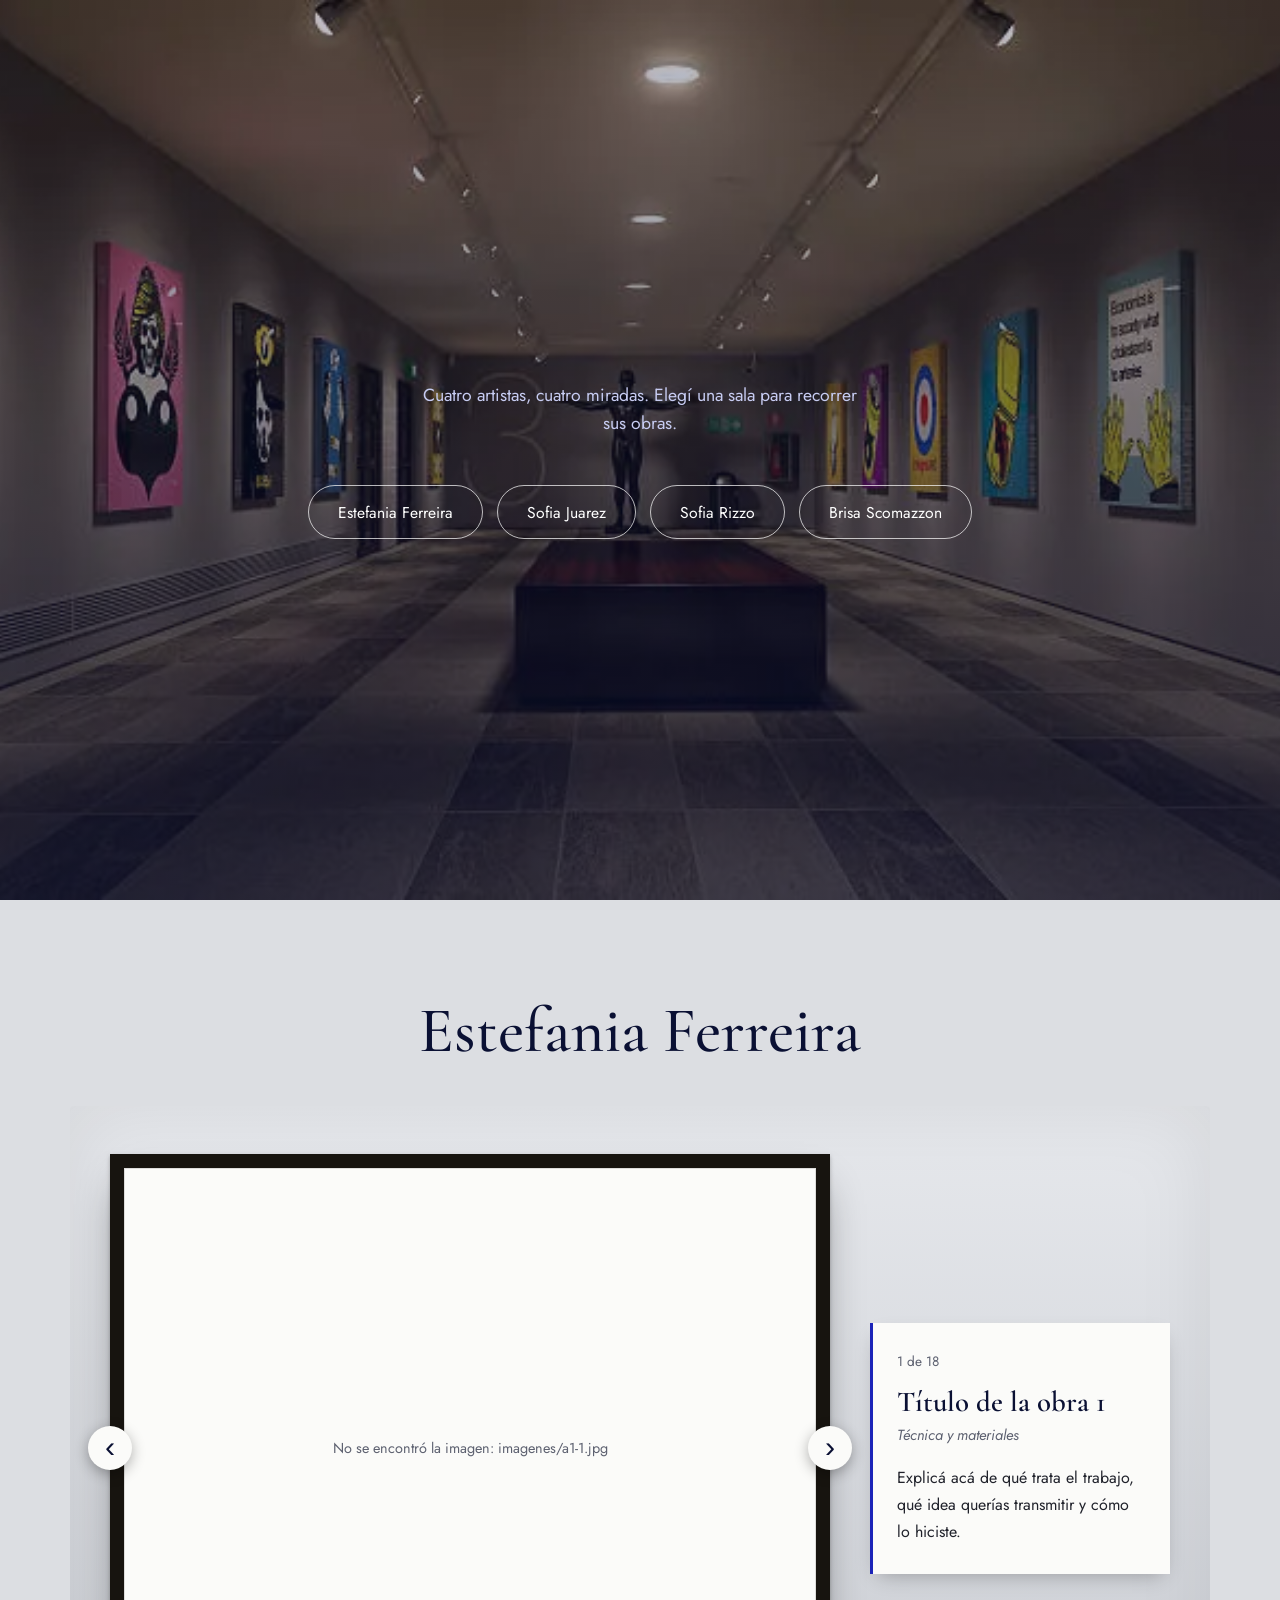
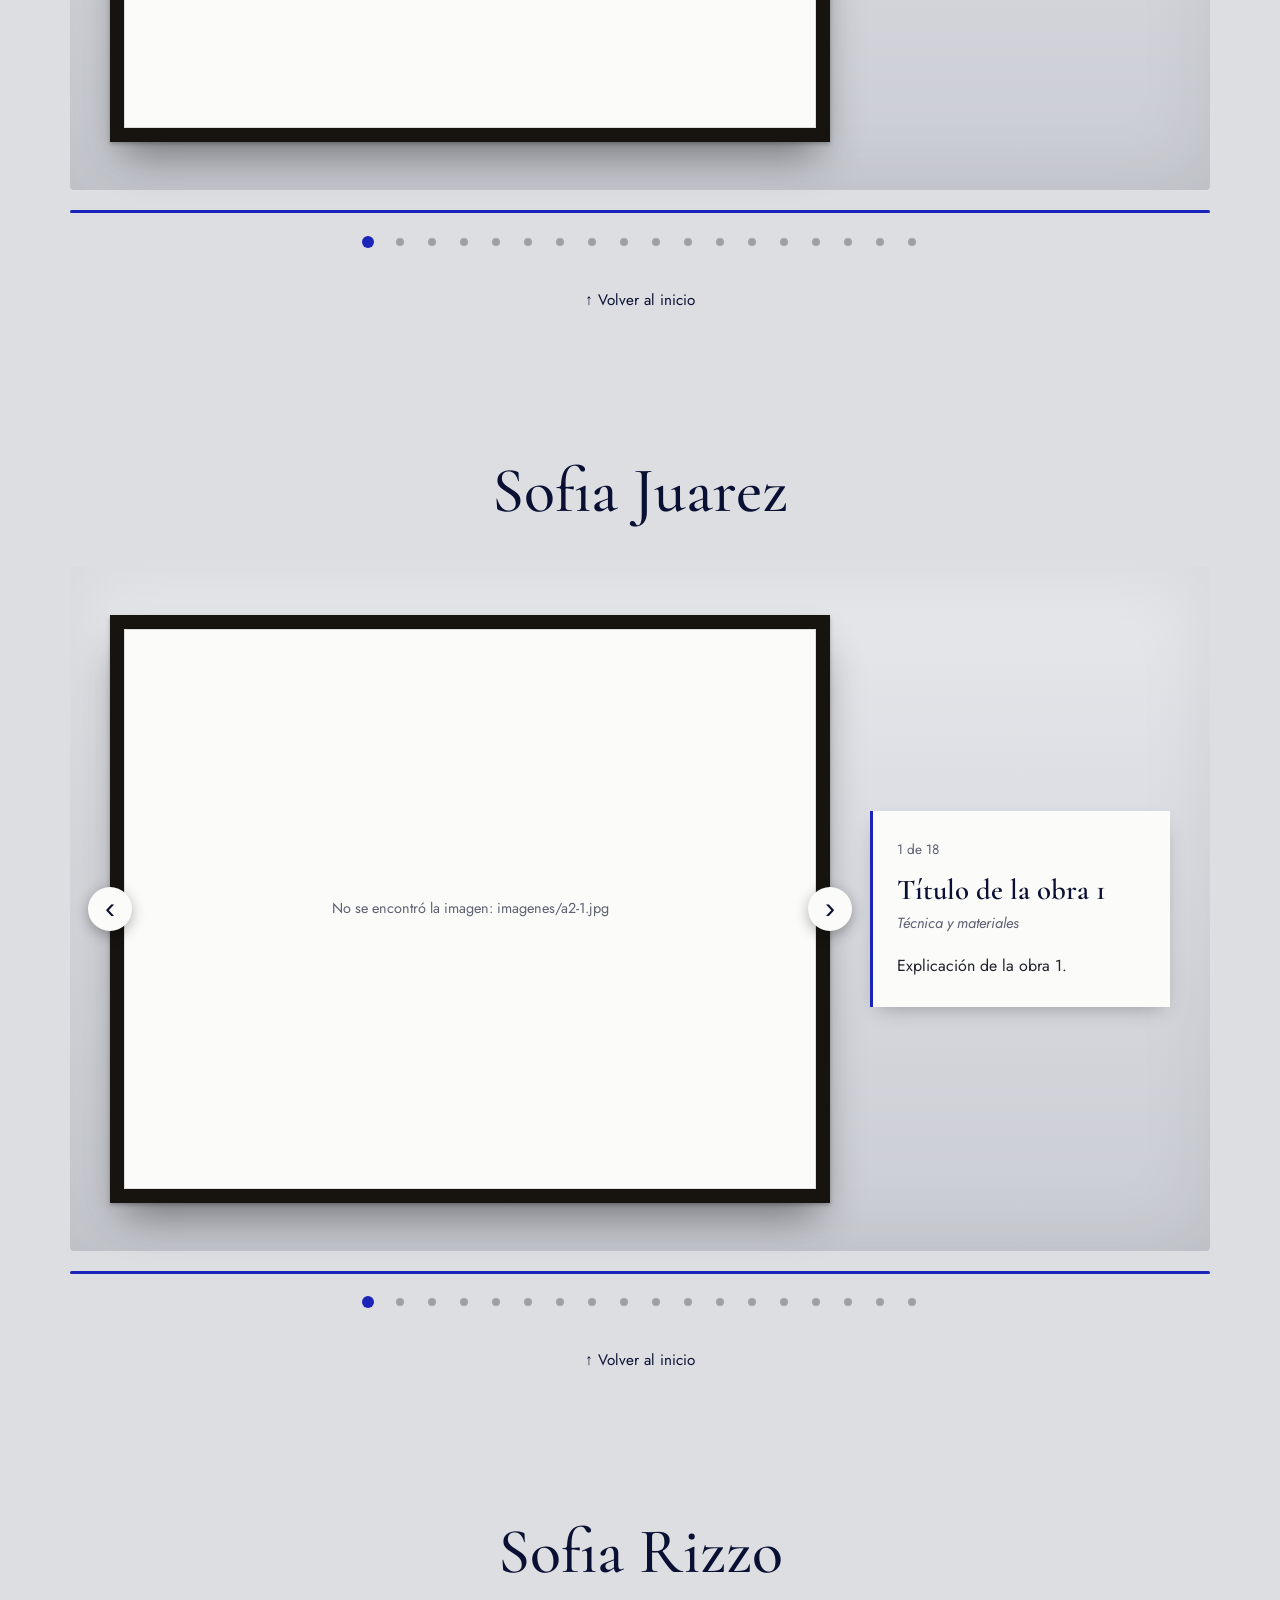
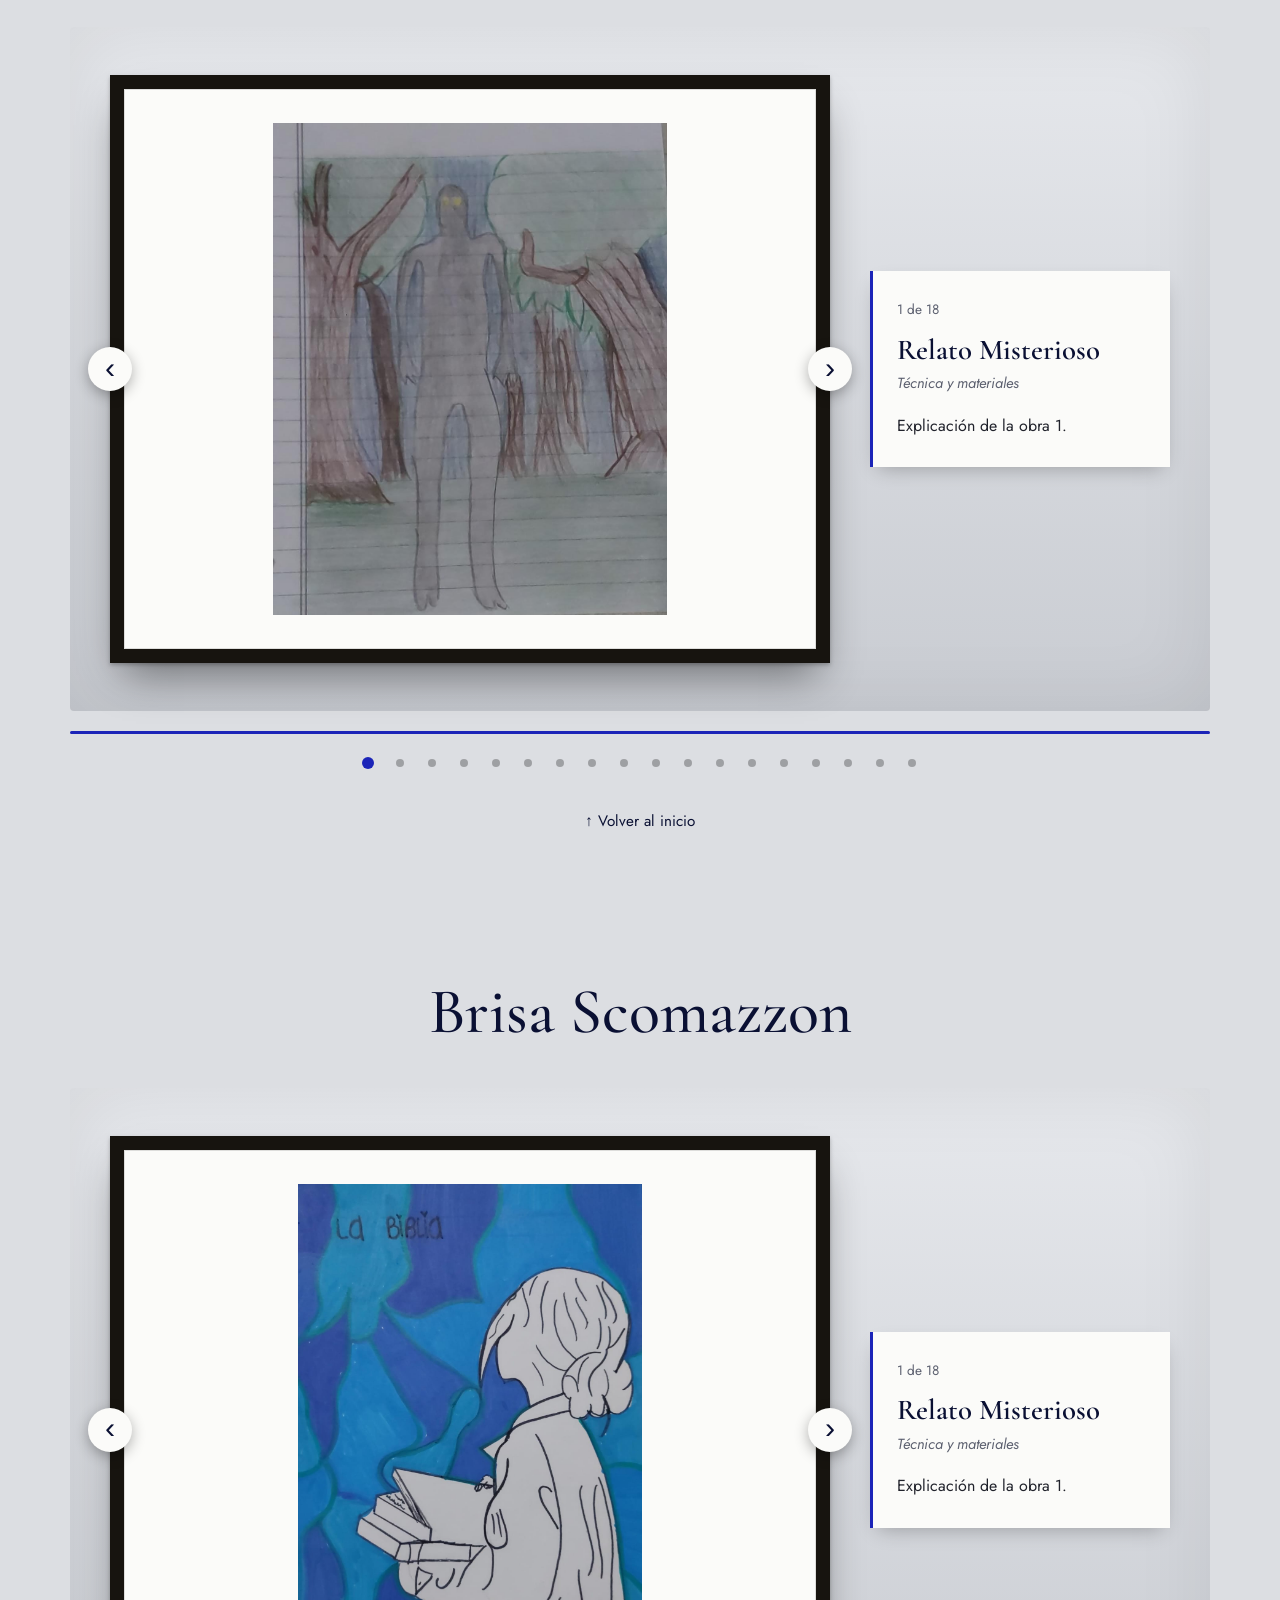
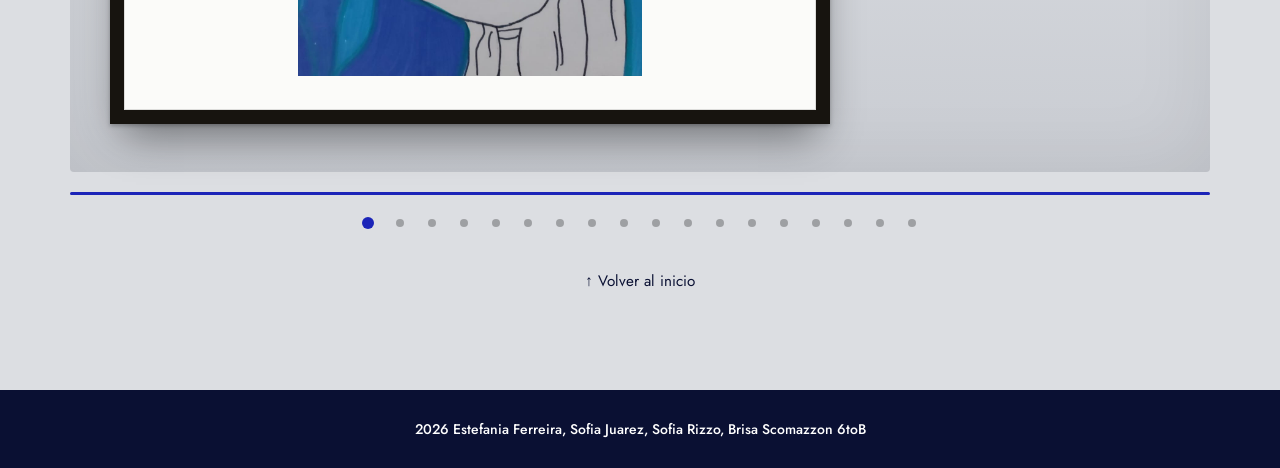
==== index.html @ a3c4388f "hj" ====
<!DOCTYPE html>
<html lang="es">
<head>
  <meta charset="UTF-8">
  <meta name="viewport" content="width=device-width, initial-scale=1.0">
  <title>MUSA-Galería de Arte</title>
  <link rel="preconnect" href="https://fonts.googleapis.com">
  <link rel="preconnect" href="https://fonts.gstatic.com" crossorigin>
  <link rel="stylesheet" href="https://fonts.googleapis.com/css2?family=Cormorant+Garamond:ital,wght@0,500;0,600;1,500&family=Jost:wght@400;500&display=swap">
  <link rel="stylesheet" href="css/style.css">
  <link rel="icon" type="image/png" href="favicon-16x16.png">
</head>
<body>

  <header class="botones" id="inicio">
    <h1 class="sr-only">Galería de Arte</h1>
    <p>Cuatro artistas, cuatro miradas. Elegí una sala para recorrer sus obras.</p>
    <nav class="botones-artistas" aria-label="Artistas">
      <a class="boton" href="#estefaniaferreira">Estefania Ferreira</a>
      <a class="boton" href="#sofiajuarez">Sofia Juarez</a>
      <a class="boton" href="#sofiarizzo">Sofia Rizzo</a>
      <a class="boton" href="#brisascomazzon">Brisa Scomazzon</a>
    </nav>
  </header>

  <main>
    <section class="artista" id="estefaniaferreira">
      <h2>Estefania Ferreira</h2>
      <div class="galeria" data-artista="estefaniaferreira"></div>
      <a class="volver" href="#inicio">&uarr; Volver al inicio</a>
    </section>

    <section class="artista" id="sofiajuarez">
      <h2>Sofia Juarez</h2>
      <div class="galeria" data-artista="sofiajuarez"></div>
      <a class="volver" href="#inicio">&uarr; Volver al inicio</a>
    </section>

    <section class="artista" id="sofiarizzo">
      <h2>Sofia Rizzo</h2>
      <div class="galeria" data-artista="sofiarizzo"></div>
      <a class="volver" href="#inicio">&uarr; Volver al inicio</a>
    </section>

    <section class="artista" id="brisascomazzon">
      <h2>Brisa Scomazzon</h2>
      <div class="galeria" data-artista="brisascomazzon"></div>
      <a class="volver" href="#inicio">&uarr; Volver al inicio</a>
    </section>
  </main>

  <footer class="pie">
    <div class="pie-contenido">
      <strong>2026 Estefania Ferreira, Sofia Juarez, Sofia Rizzo, Brisa Scomazzon 6toB</strong>
    </div>
  </footer>

  <script>
/* ============================================================
   AQUÍ SE EDITAN LOS TEXTOS DE CADA OBRA.
   Cada artista tiene una lista "obras": una por imagen, en orden.
   Cada obra lleva: titulo, tecnica (opcional) y texto (la explicación).
   Si falta una obra, se muestra un texto de relleno.
   "omitir" sirve para saltear números de imagen que no existen.
   Los textos van en el orden en que se ven en el carrusel.
   ============================================================ */
const ARTISTAS = {
  estefaniaferreira: {
    cantidad: 18,
    ruta: n => `imagenes/a1-${n}.jpg`,
    obras: [
      { titulo: "Título de la obra 1", tecnica: "Técnica y materiales", texto: "Explicá acá de qué trata el trabajo, qué idea querías transmitir y cómo lo hiciste." },
      { titulo: "Título de la obra 2", tecnica: "Técnica y materiales", texto: "Explicación de la obra 2." }
      // ...seguí agregando hasta la 18
    ]
  },
  sofiajuarez: {
    cantidad: 18,
    ruta: n => `imagenes/a2-${n}.jpg`,
    obras: [
      { titulo: "Título de la obra 1", tecnica: "Técnica y materiales", texto: "Explicación de la obra 1." }
    ]
  },
  sofiarizzo: {
    cantidad: 18,
    ruta: n => `img/tp${n}sofiarizzo.jpeg`,   // ← antes apuntaba a a2: renombrá tus fotos a a3-1.jpg, a3-2.jpg...
    obras: [
    { titulo: "Relato Misterioso", tecnica: "Técnica y materiales", texto: "Explicación de la obra 1." },
    { titulo: "Espacio Plastico y Conceptual", tecnica: "Técnica y materiales", texto: "Explicación de la obra 2." },
    { titulo: "El Formato y El Soporte", tecnica: "Técnica y materiales", texto: "Explicación de la obra 3." },
    { titulo: "Tipo de Encuadre", tecnica: "Técnica y materiales", texto: "Explicación de la obra 4." },
    { titulo: "Puntos de Vista", tecnica: "Técnica y materiales", texto: "Explicación de la obra 5." },
    { titulo: "Soportes", tecnica: "Técnica y materiales", texto: "Explicación de la obra 6." },
    { titulo: "Desarrollo de Colores", tecnica: "Técnica y materiales", texto: "Explicación de la obra 7." },
    { titulo: "Gamas Cromaticas", tecnica: "Técnica y materiales", texto: "Explicación de la obra 8." },
    { titulo: "Colores Complementarios", tecnica: "Técnica y materiales", texto: "Explicación de la obra 9." },
    { titulo: "Complementarios Adyacentes", tecnica: "Técnica y materiales", texto: "Explicación de la obra 10." },
    { titulo: "Gamas mas Acromaticas", tecnica: "Técnica y materiales", texto: "Explicación de la obra 11." },
    { titulo: "Monocromia", tecnica: "Técnica y materiales", texto: "Explicación de la obra 12." },
    { titulo: "Acromaticos y Valores", tecnica: "Técnica y materiales", texto: "Replica de la obra \"Riachuelo\" del pintor argentino Benito Quinquela Martin." },
    { titulo: "Indicadores de Espacios", tecnica: "Técnica y materiales", texto: "Con los elementos pedidos, creamos una obra donde se refleja la percepción del espacio." },
    { titulo: "Vanguardias", tecnica: "Técnica y materiales", texto: "Vanguardias, replicamos obra del artista elegido, en este caso Salvador Dali." },
    { titulo: "Color y Valor", tecnica: "Técnica y materiales", texto: "Representamos como creemos que sera el futuro." },
    { titulo: "Pop Art", tecnica: "Técnica y materiales", texto: "Recreamos la famosa pintura de Andy Warhol sobre Marilyn Monroe." },
    { titulo: "Imagen y Contexto", tecnica: "Técnica y materiales", texto: "Representacion de la historia \"el mounstro en mi cuarto\" de Miguel Angel Lopez." }

    ]
  },
  brisascomazzon: {
    cantidad: 18,                      // no existe tp13brisas.jpeg, se salta
    ruta: n => `img/tp${n}brisas.jpeg`,
    obras: [
    { titulo: "Relato Misterioso", tecnica: "Técnica y materiales", texto: "Explicación de la obra 1." },
    { titulo: "Espacio Plastico y Conceptual", tecnica: "Técnica y materiales", texto: "Explicación de la obra 2." },
    { titulo: "El Formato y El Soporte", tecnica: "Técnica y materiales", texto: "Explicación de la obra 3." },
    { titulo: "Tipo de Encuadre", tecnica: "Técnica y materiales", texto: "Explicación de la obra 4." },
    { titulo: "Puntos de Vista", tecnica: "Técnica y materiales", texto: "Explicación de la obra 5." },
    { titulo: "Soportes", tecnica: "Técnica y materiales", texto: "Explicación de la obra 6." },
    { titulo: "Desarrollo de Colores", tecnica: "Técnica y materiales", texto: "Explicación de la obra 7." },
    { titulo: "Gamas Cromaticas", tecnica: "Técnica y materiales", texto: "Explicación de la obra 8." },
    { titulo: "Colores Complementarios", tecnica: "Técnica y materiales", texto: "Explicación de la obra 9." },
    { titulo: "Complementarios Adyacentes", tecnica: "Técnica y materiales", texto: "Explicación de la obra 10." },
    { titulo: "Gamas mas Acromaticas", tecnica: "Técnica y materiales", texto: "Explicación de la obra 11." },
    { titulo: "Monocromia", tecnica: "Técnica y materiales", texto: "Explicación de la obra 12." },
    { titulo: "Acromaticos y Valores", tecnica: "Técnica y materiales", texto: "Replica de la obra \"Riachuelo\" del pintor argentino Benito Quinquela Martin." },
    { titulo: "Indicadores de Espacios", tecnica: "Técnica y materiales", texto: "Con los elementos pedidos, creamos una obra donde se refleja la percepción del espacio." },
    { titulo: "Vanguardias", tecnica: "Técnica y materiales", texto: "Vanguardias, replicamos obra del artista elegido." },
    { titulo: "Color y Valor", tecnica: "Técnica y materiales", texto: "Representamos como creemos que sera el futuro." },
    { titulo: "Pop Art", tecnica: "Técnica y materiales", texto: "Recreamos la famosa pintura de Andy Warhol sobre Marilyn Monroe." },
    { titulo: "Imagen y Contexto", tecnica: "Técnica y materiales", texto: "Representacion de la historia \"el mounstro en mi cuarto\" de Miguel Angel Lopez." }
    ]
  }
};

const TIEMPO_AUTOMATICO = 6000; // milisegundos entre una obra y la siguiente

</script>

  <script>
(function () {
  const reduceMotion = window.matchMedia('(prefers-reduced-motion: reduce)').matches;

  document.querySelectorAll('.galeria').forEach(el => {
    const datos = ARTISTAS[el.dataset.artista];
    if (!datos) return;

    const numeros = Array.from({ length: datos.cantidad }, (_, i) => i + 1)
      .filter(n => !(datos.omitir || []).includes(n));
    const obras = numeros.map((n, i) => {
      const o = datos.obras[i] || {};
      return {
        src: datos.ruta(n),
        titulo: o.titulo || `Obra ${i + 1}`,
        tecnica: o.tecnica || '',
        texto: o.texto || 'Pronto vas a poder leer acá la explicación de este trabajo.'
      };
    });

    el.innerHTML = `
      <div class="escena" tabindex="0" aria-roledescription="carrusel" aria-label="Obras de ${el.closest('section').querySelector('h2').textContent}">
        <div class="vitrina">
          <button class="flecha prev" type="button" aria-label="Obra anterior">&#8249;</button>
          <figure class="marco"><div class="paspartu"><img alt=""><p class="falta"></p></div></figure>
          <button class="flecha next" type="button" aria-label="Obra siguiente">&#8250;</button>
        </div>
        <aside class="cartel" aria-live="polite">
          <p class="cartel-n"></p>
          <h3 class="cartel-titulo"></h3>
          <p class="cartel-tecnica"></p>
          <p class="cartel-texto"></p>
        </aside>
      </div>
      <div class="barra"><span></span></div>
      <div class="puntos" role="tablist"></div>`;

    const escena = el.querySelector('.escena');
    const img = el.querySelector('.marco img');
    const marco = el.querySelector('.marco');
    const cartel = el.querySelector('.cartel');
    const barra = el.querySelector('.barra span');
    const puntos = el.querySelector('.puntos');
    const paspartu = el.querySelector('.paspartu');

    // si una imagen no carga, prueba otras carpetas y extensiones comunes
    function candidatos(src) {
      const i = src.lastIndexOf('/');
      const archivo = src.slice(i + 1);
      const nombre = archivo.replace(/\.[^.]+$/, '');
      const ext = archivo.split('.').pop();
      const out = [];
      [src.slice(0, i + 1), 'img/', 'imagenes/', 'images/', ''].forEach(f =>
        [ext, 'jpg', 'jpeg', 'png', 'webp'].forEach(e => {
          const c = f + nombre + '.' + e;
          if (!out.includes(c)) out.push(c);
        }));
      return out;
    }
    function cargar(o) {
      const lista = candidatos(o.src);
      let k = 0;
      paspartu.classList.remove('sin-imagen');
      img.onload = () => paspartu.classList.remove('sin-imagen');
      img.onerror = () => {
        k++;
        if (k < lista.length) img.src = lista[k];
        else {
          paspartu.querySelector('.falta').textContent = 'No se encontró la imagen: ' + o.src;
          paspartu.classList.add('sin-imagen');
        }
      };
      img.src = lista[0];
    }
    let actual = 0, timer = null, pausado = false, visible = false;

    obras.forEach((_, i) => {
      const b = document.createElement('button');
      b.type = 'button';
      b.setAttribute('aria-label', `Ir a la obra ${i + 1}`);
      b.addEventListener('click', () => { ir(i); reiniciar(); });
      puntos.appendChild(b);
    });

    function ir(i) {
      actual = (i + obras.length) % obras.length;
      const o = obras[actual];
      marco.classList.add('cambiando');
      cartel.classList.add('cambiando');
      setTimeout(() => {
        cargar(o);
        img.alt = `${o.titulo}`;
        cartel.querySelector('.cartel-n').textContent = `${actual + 1} de ${obras.length}`;
        cartel.querySelector('.cartel-titulo').textContent = o.titulo;
        cartel.querySelector('.cartel-tecnica').textContent = o.tecnica;
        cartel.querySelector('.cartel-texto').textContent = o.texto;
        marco.classList.remove('cambiando');
        cartel.classList.remove('cambiando');
      }, 220);
      [...puntos.children].forEach((p, k) => p.classList.toggle('activo', k === actual));
      // precarga la siguiente
      new Image().src = obras[(actual + 1) % obras.length].src;
    }

    function arrancarBarra() {
      barra.style.animation = 'none';
      void barra.offsetWidth;
      if (!reduceMotion) barra.style.animation = `llenar ${TIEMPO_AUTOMATICO}ms linear forwards`;
    }
    function reiniciar() {
      clearTimeout(timer);
      arrancarBarra();
      if (reduceMotion || pausado || !visible) { barra.style.animationPlayState = 'paused'; return; }
      barra.style.animationPlayState = 'running';
      timer = setTimeout(() => { ir(actual + 1); reiniciar(); }, TIEMPO_AUTOMATICO);
    }
    function pausar(v) {
      pausado = v;
      if (v) { clearTimeout(timer); barra.style.animationPlayState = 'paused'; }
      else reiniciar();
    }

    el.querySelector('.prev').addEventListener('click', () => { ir(actual - 1); reiniciar(); });
    el.querySelector('.next').addEventListener('click', () => { ir(actual + 1); reiniciar(); });
    escena.addEventListener('keydown', e => {
      if (e.key === 'ArrowLeft') { ir(actual - 1); reiniciar(); }
      if (e.key === 'ArrowRight') { ir(actual + 1); reiniciar(); }
    });
    escena.addEventListener('mouseenter', () => pausar(true));
    escena.addEventListener('mouseleave', () => pausar(false));
    escena.addEventListener('focusin', () => pausar(true));
    escena.addEventListener('focusout', () => pausar(false));

    // deslizar con el dedo en el celular
    let x0 = null;
    escena.addEventListener('touchstart', e => { x0 = e.touches[0].clientX; }, { passive: true });
    escena.addEventListener('touchend', e => {
      if (x0 === null) return;
      const dx = e.changedTouches[0].clientX - x0;
      if (Math.abs(dx) > 40) { ir(actual + (dx < 0 ? 1 : -1)); reiniciar(); }
      x0 = null;
    });

    // solo avanza solo cuando la sala está a la vista
    new IntersectionObserver(([en]) => {
      visible = en.isIntersecting;
      reiniciar();
    }, { threshold: 0.4 }).observe(el);

    ir(0);
  });
})();

</script>
</body>
</html>
---- css/style.css ----
:root {
  --tinta: #0a1033;
  --azul: #1b24b8;
  --pared: #dcdee2;
  --pared-oscura: #c9ccd2;
  --papel: #fbfbf9;
  --texto: #20222b;
  --suave: #5d6170;
  --marco: #17140f;
  --display: "Cormorant Garamond", Georgia, "Times New Roman", serif;
  --cuerpo: "Jost", "Helvetica Neue", Arial, sans-serif;
}

* { box-sizing: border-box; margin: 0; padding: 0; }
html { scroll-behavior: smooth; }

body {
  font-family: var(--cuerpo);
  background: var(--pared);
  color: var(--texto);
  line-height: 1.6;
}

/* ---------- Portada ---------- */
.botones {
  min-height: 100vh;
  display: flex;
  flex-direction: column;
  align-items: center;
  justify-content: center;
  text-align: center;
  padding: 3rem 1.25rem;
  color: #fff;
  background:
    linear-gradient(rgba(10, 16, 51, .25), rgba(10, 16, 51, .7)),
    url("../img/galeria.webp") center / cover no-repeat,
    linear-gradient(160deg, #15008a, var(--tinta) 75%);
}
.sr-only { position: absolute; width: 1px; height: 1px; overflow: hidden; clip: rect(0 0 0 0); white-space: nowrap; }
.botones h1 {
  font-family: var(--display);
  font-weight: 500;
  font-size: clamp(3rem, 10vw, 7rem);
  line-height: 1;
  letter-spacing: .01em;
}
.botones p {
  margin: 1.25rem 0 3rem;
  font-size: 1.1rem;
  max-width: 460px;
  color: #c7ccf2;
}
.botones-artistas { display: flex; flex-wrap: wrap; gap: .9rem; justify-content: center; max-width: 760px; }
.boton {
  padding: .85rem 1.8rem;
  border: 1px solid rgba(255, 255, 255, .7);
  border-radius: 50px;
  color: #fff;
  text-decoration: none;
  font-size: .98rem;
  transition: background .25s, color .25s, transform .25s;
}
.boton:hover, .boton:focus-visible { background: #fff; color: var(--tinta); transform: translateY(-3px); outline: none; }

/* ---------- Salas ---------- */
.artista {
  max-width: 1180px;
  margin: 0 auto;
  padding: 6rem 1.25rem 3rem;
  text-align: center;
  scroll-margin-top: 0;
}
.artista h2 {
  font-family: var(--display);
  font-weight: 500;
  font-size: clamp(2.4rem, 6vw, 4rem);
  line-height: 1.1;
  margin-bottom: 2.5rem;
  color: var(--tinta);
}

.escena {
  position: relative;
  display: grid;
  grid-template-columns: minmax(0, 1fr) 300px;
  gap: 2.5rem;
  align-items: center;
  padding: 3rem 2.5rem;
  background: linear-gradient(180deg, #e6e8ec, var(--pared-oscura));
  border-radius: 4px;
  box-shadow: inset 0 0 80px rgba(0, 0, 0, .08);
  outline: none;
}
.escena:focus-visible { box-shadow: 0 0 0 3px var(--azul); }

/* Cuadro: marco negro + paspartú blanco */
.vitrina { grid-column: 1; grid-row: 1; position: relative; }
.marco {
  background: var(--marco);
  padding: 14px;
  box-shadow: 0 2px 4px rgba(0, 0, 0, .25), 0 24px 40px -12px rgba(0, 0, 0, .45);
  transition: opacity .22s, transform .22s;
}
.paspartu {
  background: var(--papel);
  padding: clamp(14px, 3vw, 34px);
  display: flex;
  align-items: center;
  justify-content: center;
  height: clamp(300px, 52vw, 560px);
  box-shadow: inset 0 0 0 1px rgba(0, 0, 0, .12);
}
.paspartu { position: relative; }
.paspartu .falta { display: none; font-size: .9rem; color: var(--suave); text-align: center; padding: 1rem; }
.paspartu.sin-imagen img { display: none; }
.paspartu.sin-imagen .falta { display: block; }
.paspartu img { max-width: 100%; max-height: 100%; object-fit: contain; display: block; }
.marco.cambiando { opacity: 0; transform: scale(.985); }

/* Cartel de museo */
.cartel {
  grid-column: 2;
  grid-row: 1;
  text-align: left;
  background: var(--papel);
  padding: 1.75rem 1.5rem;
  border-left: 3px solid var(--azul);
  box-shadow: 0 8px 20px -8px rgba(0, 0, 0, .3);
  transition: opacity .22s, transform .22s;
}
.cartel.cambiando { opacity: 0; transform: translateY(6px); }
.cartel-n { font-size: .85rem; color: var(--suave); margin-bottom: .75rem; }
.cartel-titulo { font-family: var(--display); font-weight: 600; font-size: 1.8rem; line-height: 1.15; color: var(--tinta); }
.cartel-tecnica { font-style: italic; color: var(--suave); font-size: .92rem; margin: .4rem 0 1rem; }
.cartel-tecnica:empty { display: none; }
.cartel-texto { font-size: 1rem; line-height: 1.7; max-height: 15rem; overflow-y: auto; }

/* Flechas */
.flecha {
  position: absolute;
  top: calc(50% - 22px);
  width: 44px; height: 44px;
  border: 0; border-radius: 50%;
  background: var(--papel);
  color: var(--tinta);
  font-size: 1.9rem;
  line-height: 1;
  padding-bottom: 4px;
  cursor: pointer;
  box-shadow: 0 4px 14px rgba(0, 0, 0, .3);
  transition: background .2s, color .2s, transform .2s;
  z-index: 2;
}
.flecha:hover, .flecha:focus-visible { background: var(--azul); color: #fff; outline: none; }
.flecha.prev { left: -22px; }
.flecha.next { right: -22px; }

/* Progreso y puntos */
.barra { height: 3px; background: rgba(0, 0, 0, .12); margin-top: 1.25rem; overflow: hidden; border-radius: 3px; }
.barra span { display: block; height: 100%; width: 0; background: var(--azul); }
@keyframes llenar { from { width: 0; } to { width: 100%; } }

.puntos { display: flex; flex-wrap: wrap; justify-content: center; gap: 4px; margin-top: .9rem; }
.puntos button {
  width: 28px; height: 28px; border: 0; background: none; cursor: pointer; position: relative;
}
.puntos button::after {
  content: ""; position: absolute; inset: 10px;
  border-radius: 50%; background: rgba(0, 0, 0, .28);
  transition: background .2s, inset .2s;
}
.puntos button:hover::after { background: var(--azul); }
.puntos button.activo::after { background: var(--azul); inset: 8px; }
.puntos button:focus-visible { outline: 2px solid var(--azul); border-radius: 4px; }

.volver { display: inline-block; margin-top: 2rem; color: var(--tinta); text-decoration: none; font-size: .95rem; }
.volver:hover { text-decoration: underline; }

/* ---------- Pie ---------- */
.pie { background: var(--tinta); color: #b4bdd6; padding: 28px 24px; font-size: 14px; text-align: center; margin-top: 3rem; }
.pie strong { color: #fff; font-weight: 500; }

/* ---------- Responsive ---------- */
@media (max-width: 860px) {
  .escena { grid-template-columns: 1fr; padding: 1.5rem 1rem 1.5rem; gap: 1.5rem; }
  .vitrina, .cartel { grid-column: 1; }
  .cartel { grid-row: 2; }
  .flecha.prev { left: -8px; }
  .flecha.next { right: -8px; }
  .cartel-texto { max-height: none; }
}

@media (max-width: 600px) {
  .botones { padding: 2rem 1rem; }
  .botones p { font-size: 1rem; margin-bottom: 2rem; }
  .botones-artistas { flex-direction: column; width: 100%; max-width: 320px; }
  .boton { width: 100%; text-align: center; }
  .artista { padding: 3.5rem .9rem 2rem; }
  .artista h2 { margin-bottom: 1.5rem; }
  .marco { padding: 8px; }
  .paspartu { height: clamp(240px, 70vw, 380px); padding: 10px; }
  .cartel { padding: 1.25rem 1.1rem; }
  .cartel-titulo { font-size: 1.5rem; }
  .flecha { width: 38px; height: 38px; top: calc(50% - 19px); font-size: 1.6rem; }
}
@media (min-width: 861px) and (max-width: 1100px) {
  .escena { grid-template-columns: minmax(0, 1fr) 240px; gap: 1.75rem; padding: 2rem 1.5rem; }
}

@media (prefers-reduced-motion: reduce) {
  html { scroll-behavior: auto; }
  .marco, .cartel, .boton { transition: none; }
}
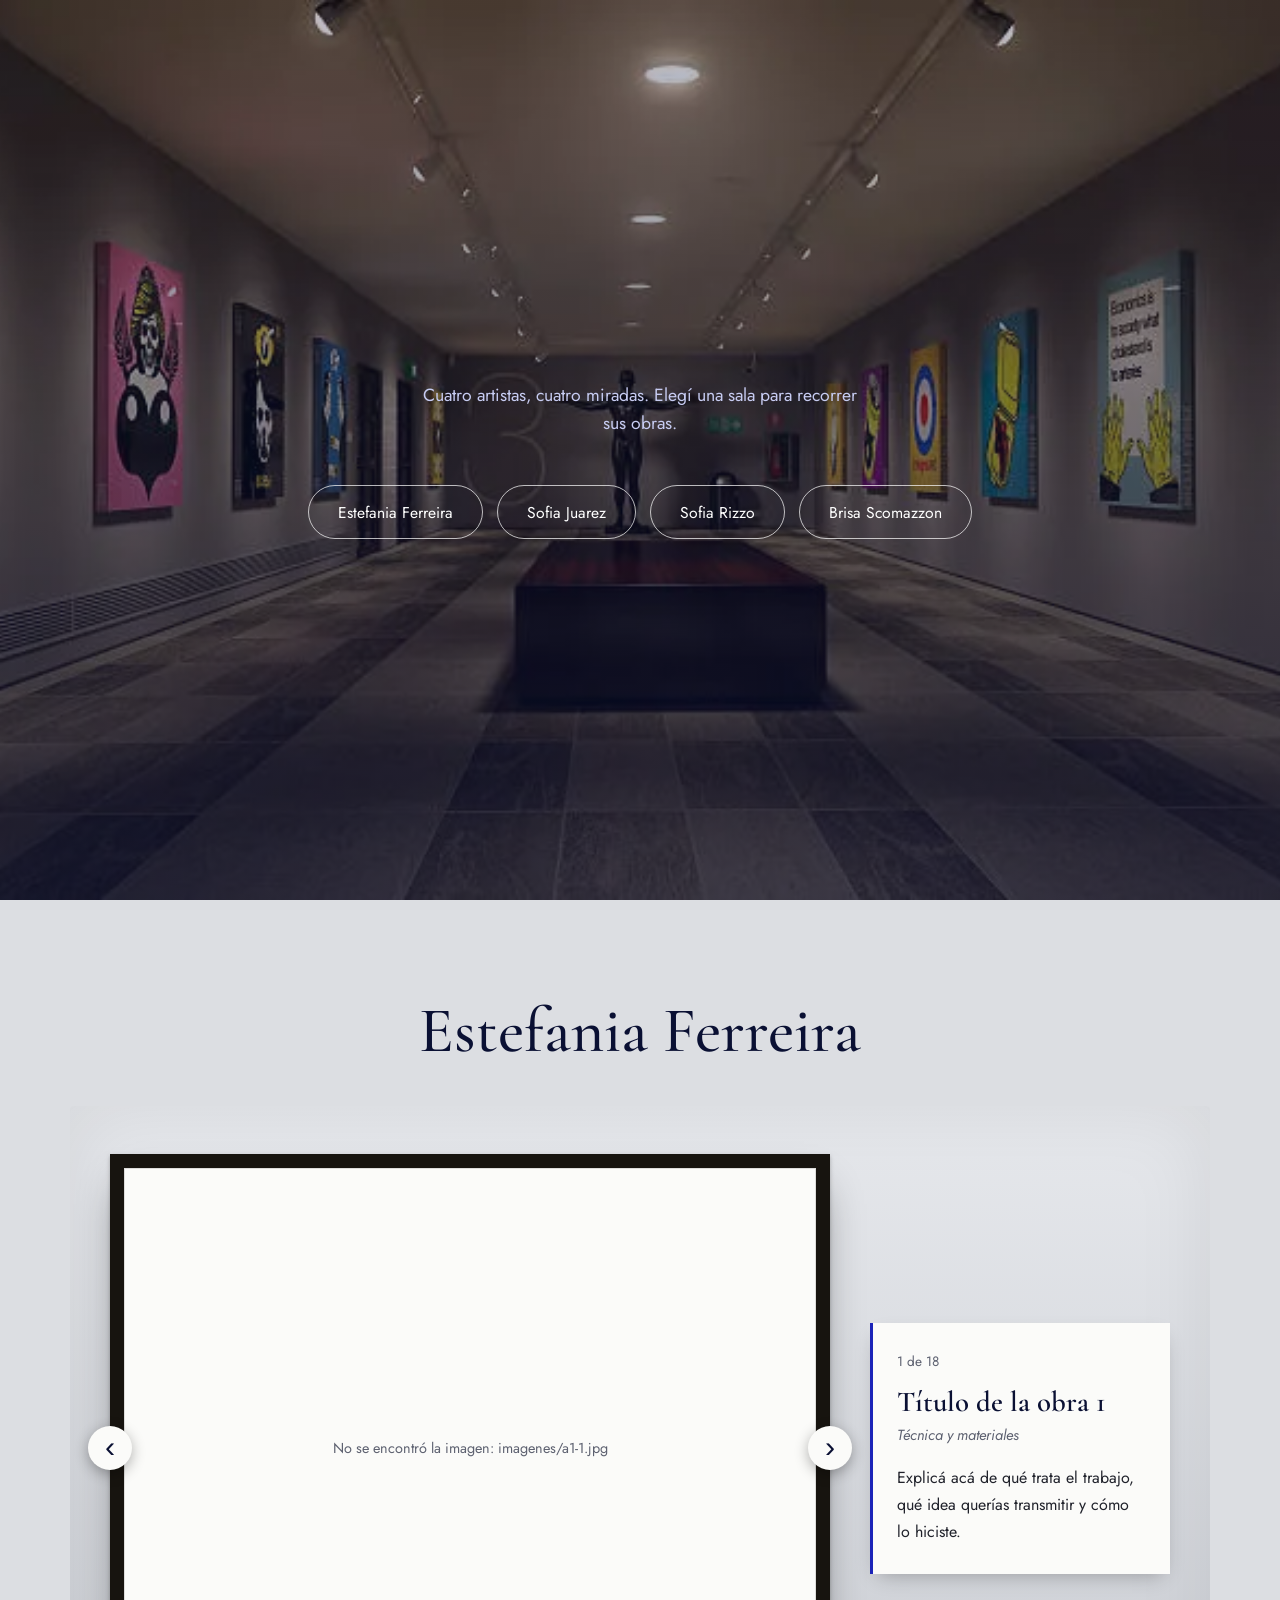
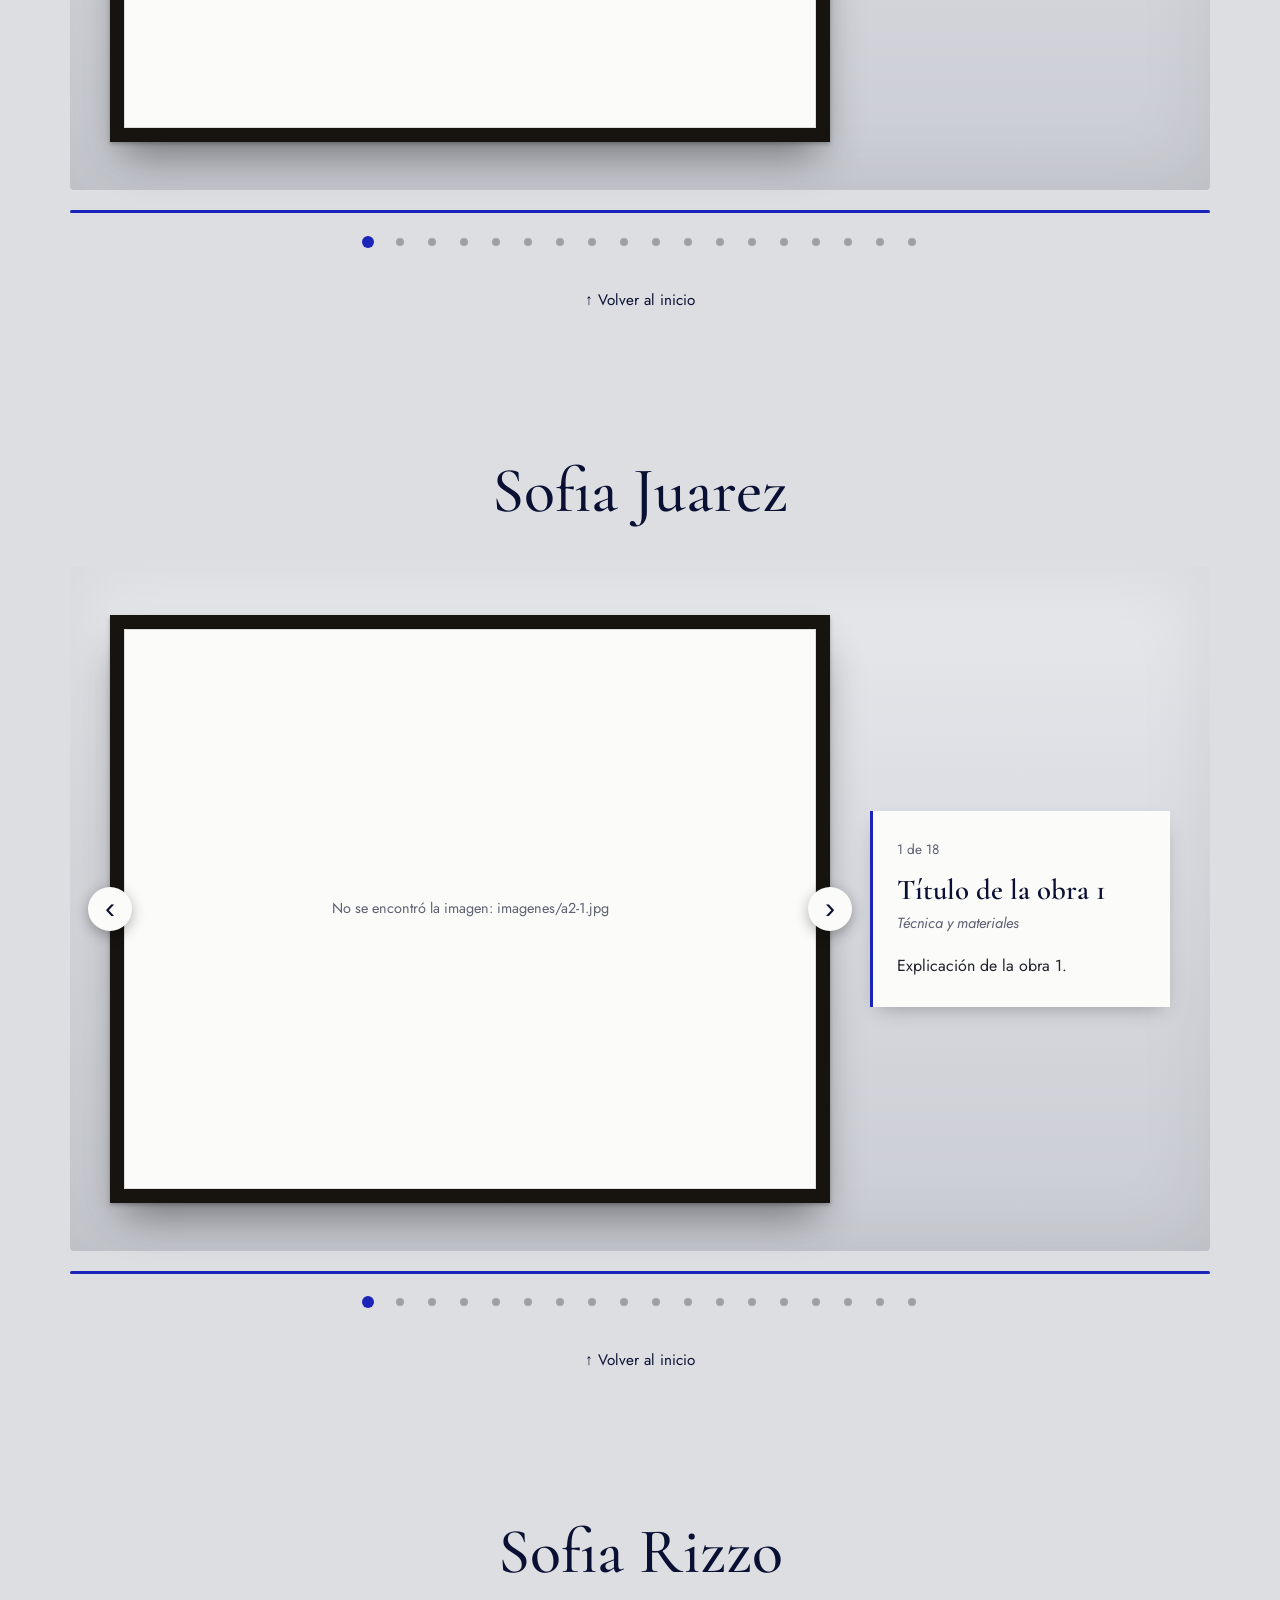
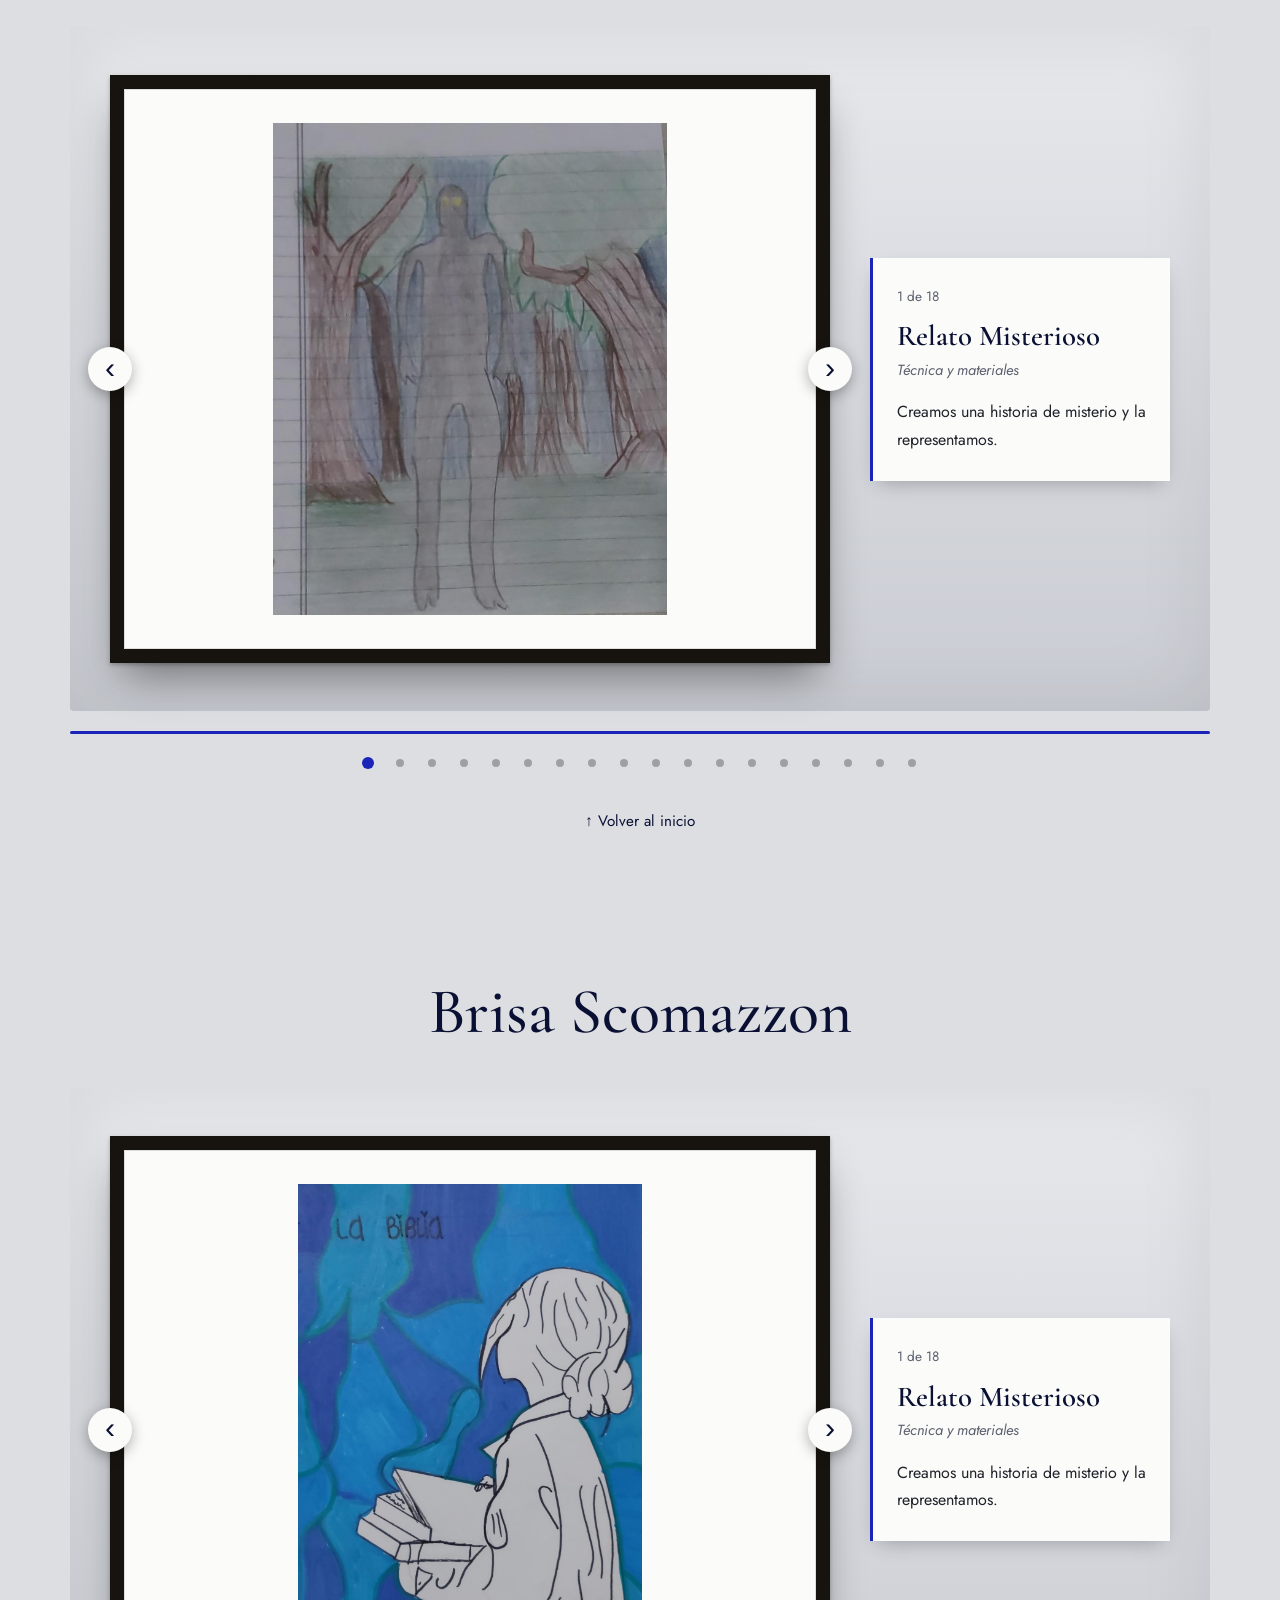
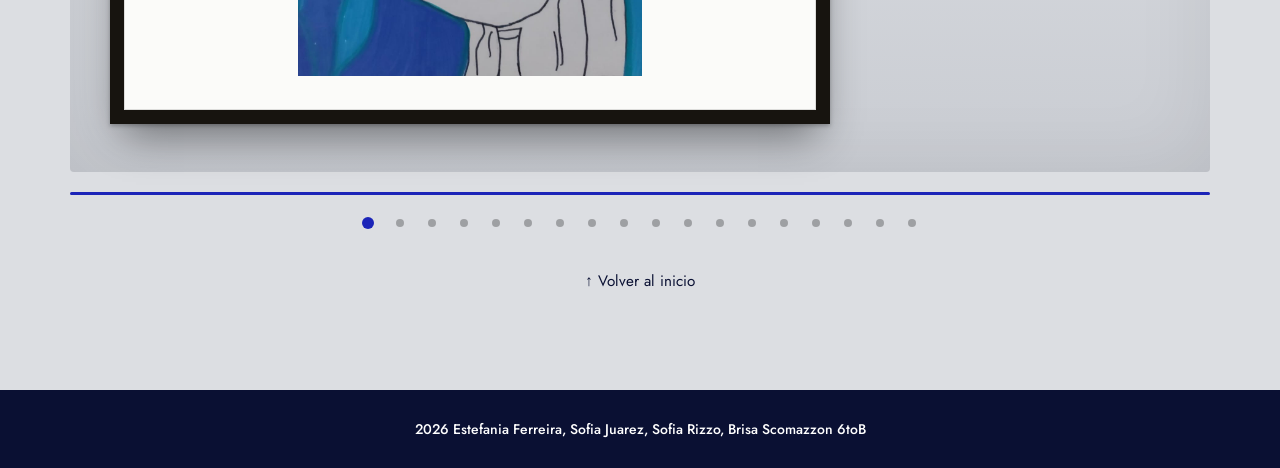
==== commit d08705d4: "titulos del ostp" ====
--- a/index.html
+++ b/index.html
@@ -85,17 +85,17 @@
     cantidad: 18,
     ruta: n => `img/tp${n}sofiarizzo.jpeg`,   // ← antes apuntaba a a2: renombrá tus fotos a a3-1.jpg, a3-2.jpg...
     obras: [
-    { titulo: "Relato Misterioso", tecnica: "Técnica y materiales", texto: "Explicación de la obra 1." },
-    { titulo: "Espacio Plastico y Conceptual", tecnica: "Técnica y materiales", texto: "Explicación de la obra 2." },
-    { titulo: "El Formato y El Soporte", tecnica: "Técnica y materiales", texto: "Explicación de la obra 3." },
-    { titulo: "Tipo de Encuadre", tecnica: "Técnica y materiales", texto: "Explicación de la obra 4." },
-    { titulo: "Puntos de Vista", tecnica: "Técnica y materiales", texto: "Explicación de la obra 5." },
-    { titulo: "Soportes", tecnica: "Técnica y materiales", texto: "Explicación de la obra 6." },
-    { titulo: "Desarrollo de Colores", tecnica: "Técnica y materiales", texto: "Explicación de la obra 7." },
-    { titulo: "Gamas Cromaticas", tecnica: "Técnica y materiales", texto: "Explicación de la obra 8." },
-    { titulo: "Colores Complementarios", tecnica: "Técnica y materiales", texto: "Explicación de la obra 9." },
-    { titulo: "Complementarios Adyacentes", tecnica: "Técnica y materiales", texto: "Explicación de la obra 10." },
-    { titulo: "Gamas mas Acromaticas", tecnica: "Técnica y materiales", texto: "Explicación de la obra 11." },
+    { titulo: "Relato Misterioso", tecnica: "Técnica y materiales", texto: "Creamos una historia de misterio y la representamos." },
+    { titulo: "Espacio Plastico y Conceptual", tecnica: "Técnica y materiales", texto: "Debido al 24 de Marzo \"Dia de la Memoria, Verdad y la Justicia\" creamos una obra representativa ." },
+    { titulo: "El Formato y El Soporte", tecnica: "Técnica y materiales", texto: "Recordamos mediante esta obra a los Soldados de las Malvinas." },
+    { titulo: "Tipo de Encuadre", tecnica: "Técnica y materiales", texto: "Creamos una obra para concientizar sobre la importancia del reciclado." },
+    { titulo: "Puntos de Vista", tecnica: "Técnica y materiales", texto: "Creamos un edificio con perspectiva, donde lo decoramos a nuestro gusto." },
+    { titulo: "Soportes", tecnica: "Técnica y materiales", texto: "Creamos una idea sobre como nos gustaria crear una pagina web de arte." },
+    { titulo: "Desarrollo de Colores", tecnica: "Técnica y materiales", texto: "Creamos una Huella Digital con gamas, dentro escribimos un verso de una cancion elegida, en este caso \"Under Pressure\"de Queen y David Bowie." },
+    { titulo: "Gamas Cromaticas", tecnica: "Técnica y materiales", texto: "En base a la cancion elegida anteriormente la representamos con gamas cromaticas." },
+    { titulo: "Colores Complementarios", tecnica: "Técnica y materiales", texto: "Elegimos una metafora y la representamos." },
+    { titulo: "Complementarios Adyacentes", tecnica: "Técnica y materiales", texto: "Dibujo libre ." },
+    { titulo: "Gamas mas Acromaticas", tecnica: "Técnica y materiales", texto: "Recreamos la obra \"La Ciudad Knopp\" del artista argentino Luis Fernando Benedit." },
     { titulo: "Monocromia", tecnica: "Técnica y materiales", texto: "Explicación de la obra 12." },
     { titulo: "Acromaticos y Valores", tecnica: "Técnica y materiales", texto: "Replica de la obra \"Riachuelo\" del pintor argentino Benito Quinquela Martin." },
     { titulo: "Indicadores de Espacios", tecnica: "Técnica y materiales", texto: "Con los elementos pedidos, creamos una obra donde se refleja la percepción del espacio." },
@@ -110,17 +110,17 @@
     cantidad: 18,                      // no existe tp13brisas.jpeg, se salta
     ruta: n => `img/tp${n}brisas.jpeg`,
     obras: [
-    { titulo: "Relato Misterioso", tecnica: "Técnica y materiales", texto: "Explicación de la obra 1." },
-    { titulo: "Espacio Plastico y Conceptual", tecnica: "Técnica y materiales", texto: "Explicación de la obra 2." },
-    { titulo: "El Formato y El Soporte", tecnica: "Técnica y materiales", texto: "Explicación de la obra 3." },
-    { titulo: "Tipo de Encuadre", tecnica: "Técnica y materiales", texto: "Explicación de la obra 4." },
-    { titulo: "Puntos de Vista", tecnica: "Técnica y materiales", texto: "Explicación de la obra 5." },
-    { titulo: "Soportes", tecnica: "Técnica y materiales", texto: "Explicación de la obra 6." },
-    { titulo: "Desarrollo de Colores", tecnica: "Técnica y materiales", texto: "Explicación de la obra 7." },
-    { titulo: "Gamas Cromaticas", tecnica: "Técnica y materiales", texto: "Explicación de la obra 8." },
-    { titulo: "Colores Complementarios", tecnica: "Técnica y materiales", texto: "Explicación de la obra 9." },
-    { titulo: "Complementarios Adyacentes", tecnica: "Técnica y materiales", texto: "Explicación de la obra 10." },
-    { titulo: "Gamas mas Acromaticas", tecnica: "Técnica y materiales", texto: "Explicación de la obra 11." },
+    { titulo: "Relato Misterioso", tecnica: "Técnica y materiales", texto: "Creamos una historia de misterio y la representamos." },
+    { titulo: "Espacio Plastico y Conceptual", tecnica: "Técnica y materiales", texto: "Debido al 24 de Marzo \"Dia de la Memoria, Verdad y la Justicia\" creamos una obra representativa ." },
+    { titulo: "El Formato y El Soporte", tecnica: "Técnica y materiales", texto: "Recordamos mediante esta obra a los Soldados de las Malvinas." },
+    { titulo: "Tipo de Encuadre", tecnica: "Técnica y materiales", texto: "Creamos una obra para concientizar sobre la importancia del reciclado." },
+    { titulo: "Puntos de Vista", tecnica: "Técnica y materiales", texto: "Creamos un edificio con perspectiva, donde lo decoramos a nuestro gusto." },
+    { titulo: "Soportes", tecnica: "Técnica y materiales", texto: "Creamos una idea sobre como nos gustaria crear una pagina web de arte." },
+    { titulo: "Desarrollo de Colores", tecnica: "Técnica y materiales", texto: "Creamos una Huella Digital con gamas, dentro escribimos un verso de una cancion elegida, en este caso \"Ride \"de Lana Del Rey." },
+    { titulo: "Gamas Cromaticas", tecnica: "Técnica y materiales", texto: "En base a la cancion elegida anteriormente la representamos con gamas cromaticas." },
+    { titulo: "Colores Complementarios", tecnica: "Técnica y materiales", texto: "Elegimos una metafora y la representamos." },
+    { titulo: "Complementarios Adyacentes", tecnica: "Técnica y materiales", texto: "Dibujo libre ." },
+    { titulo: "Gamas mas Acromaticas", tecnica: "Técnica y materiales", texto: "Recreamos la obra \"La Ciudad Knopp\" del artista argentino Luis Fernando Benedit." },
     { titulo: "Monocromia", tecnica: "Técnica y materiales", texto: "Explicación de la obra 12." },
     { titulo: "Acromaticos y Valores", tecnica: "Técnica y materiales", texto: "Replica de la obra \"Riachuelo\" del pintor argentino Benito Quinquela Martin." },
     { titulo: "Indicadores de Espacios", tecnica: "Técnica y materiales", texto: "Con los elementos pedidos, creamos una obra donde se refleja la percepción del espacio." },
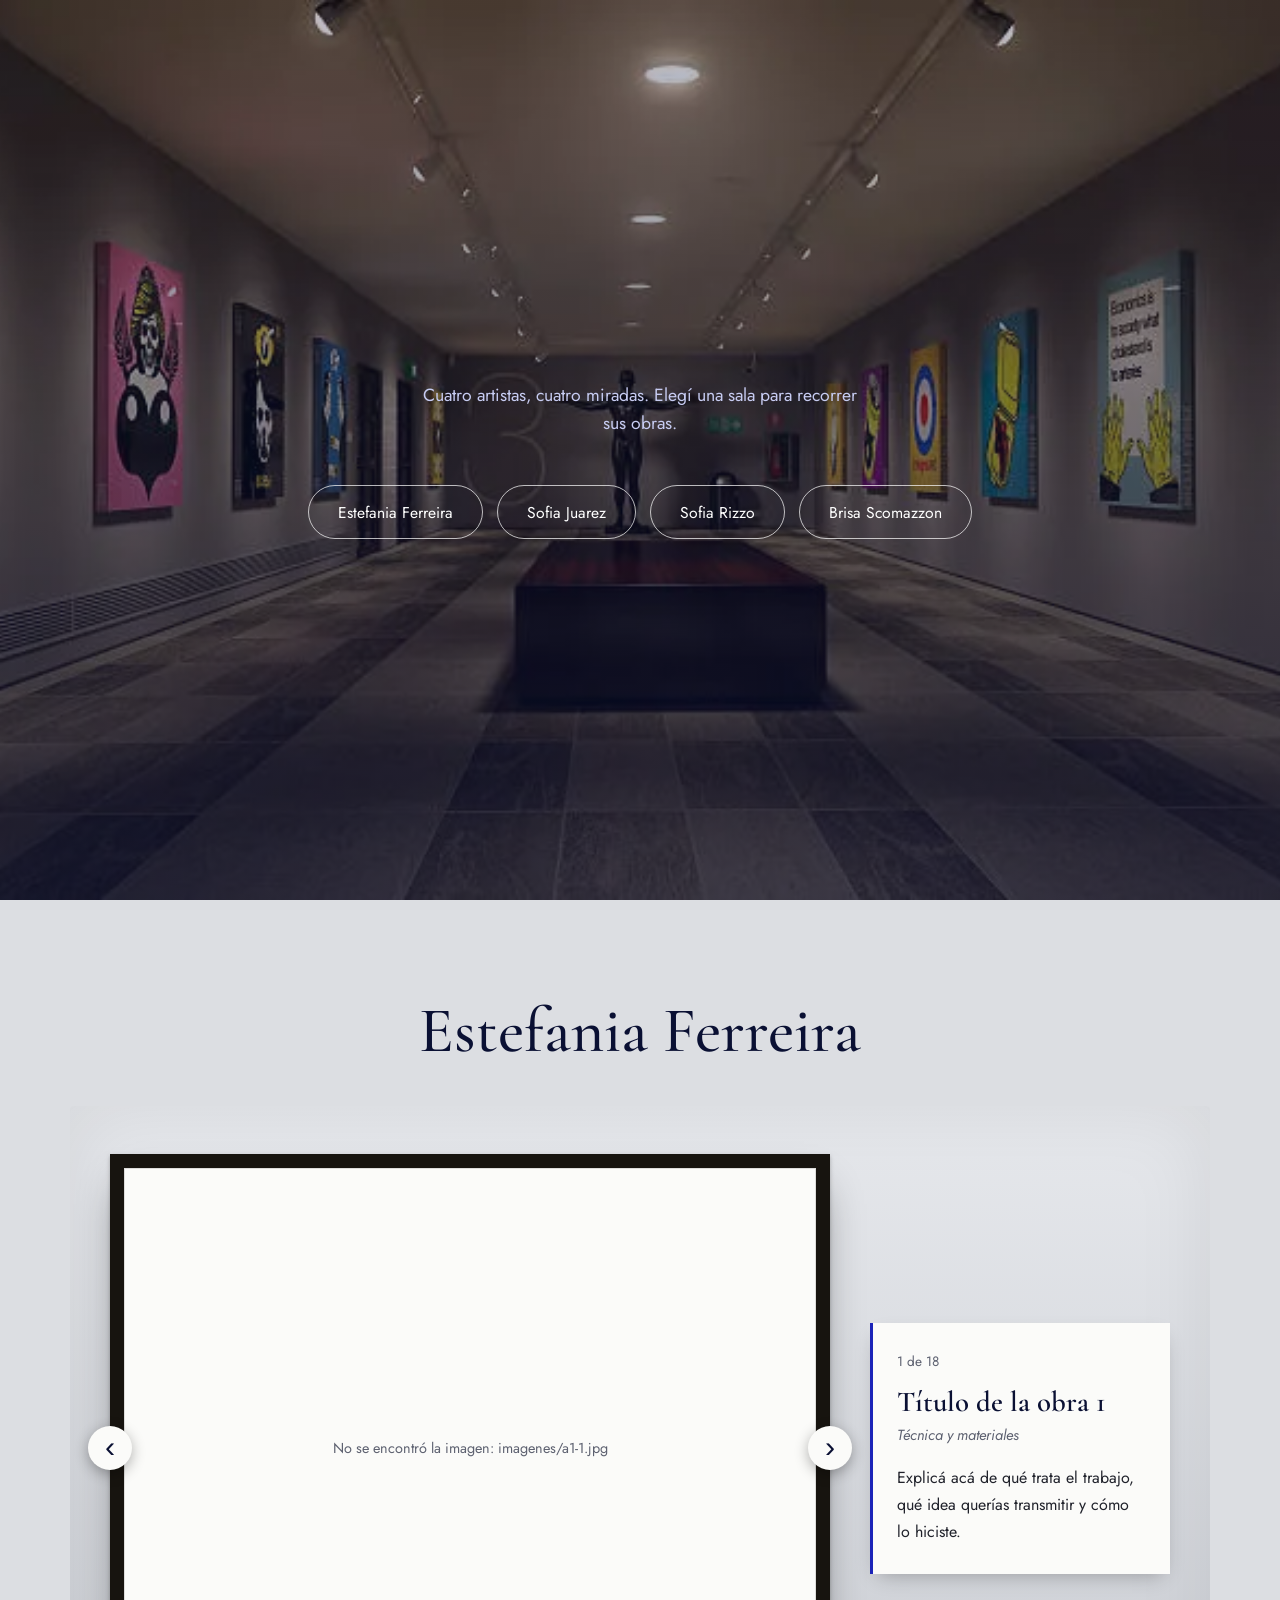
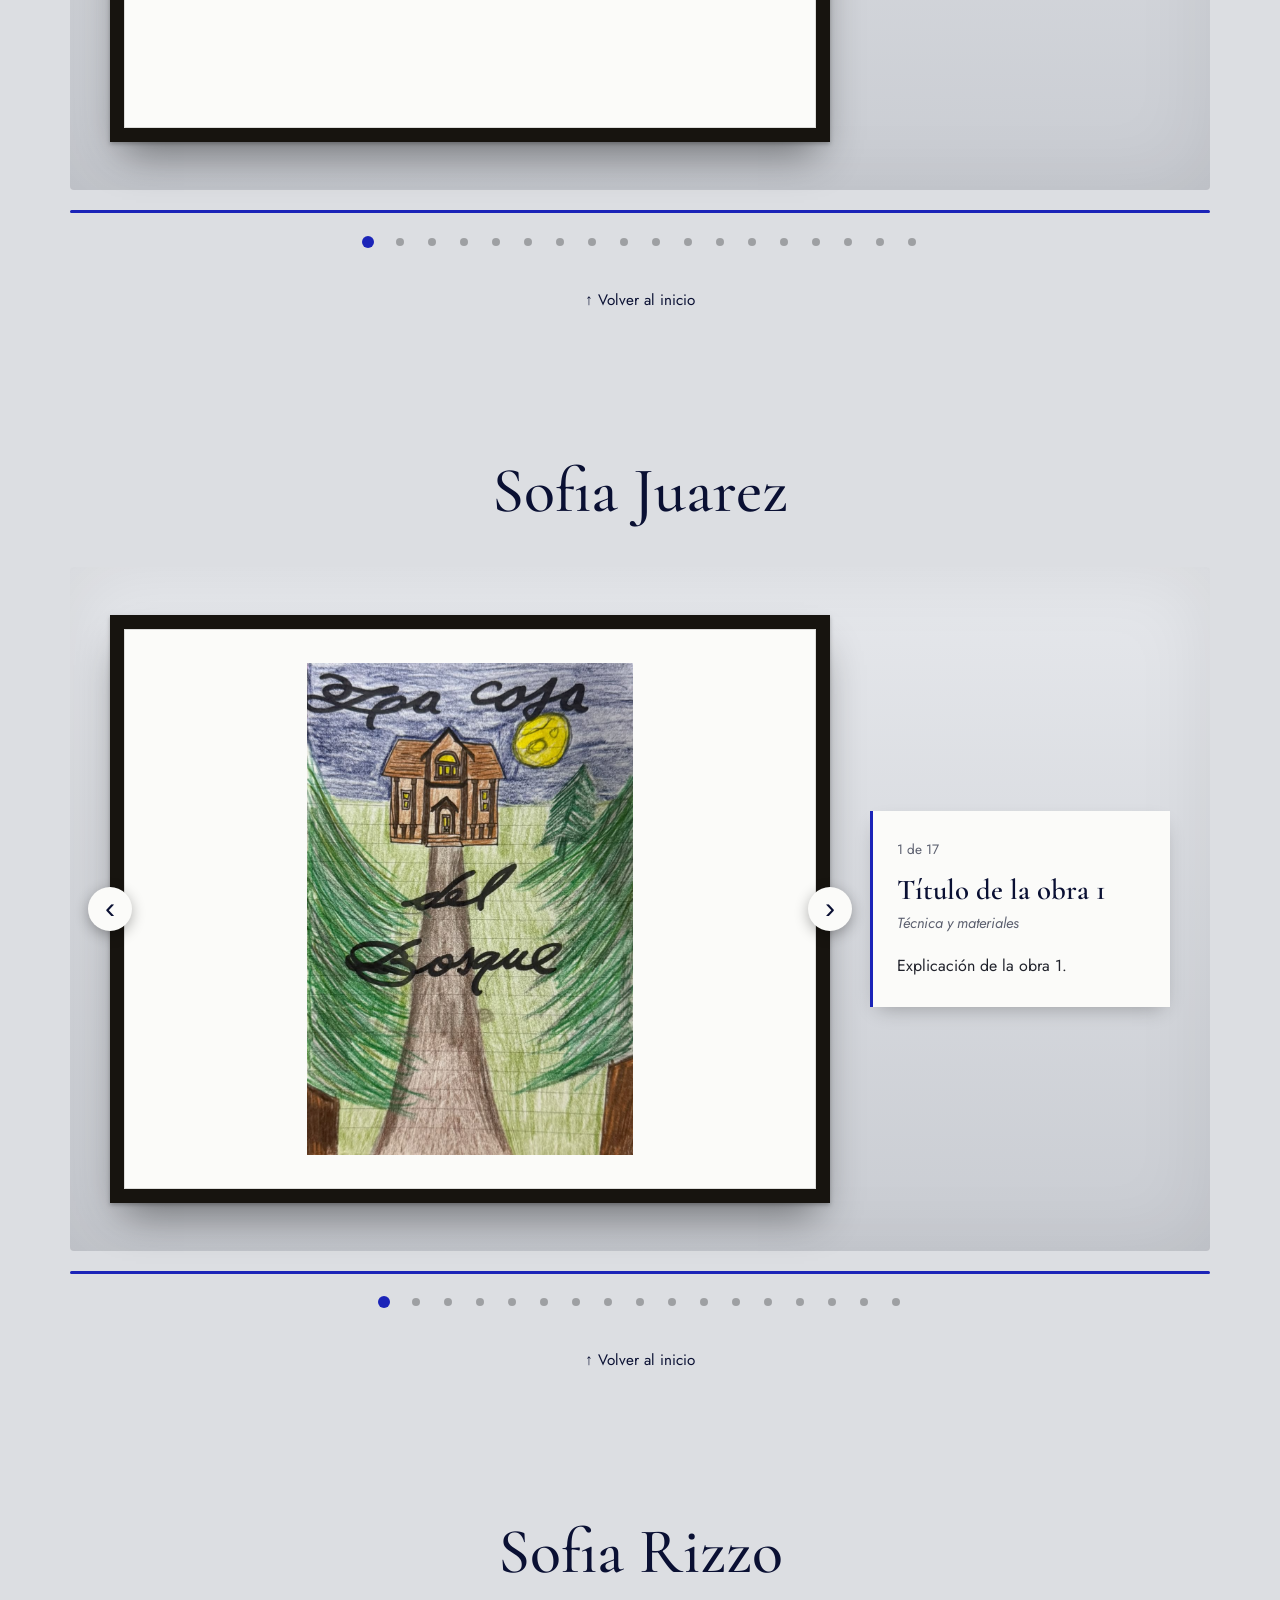
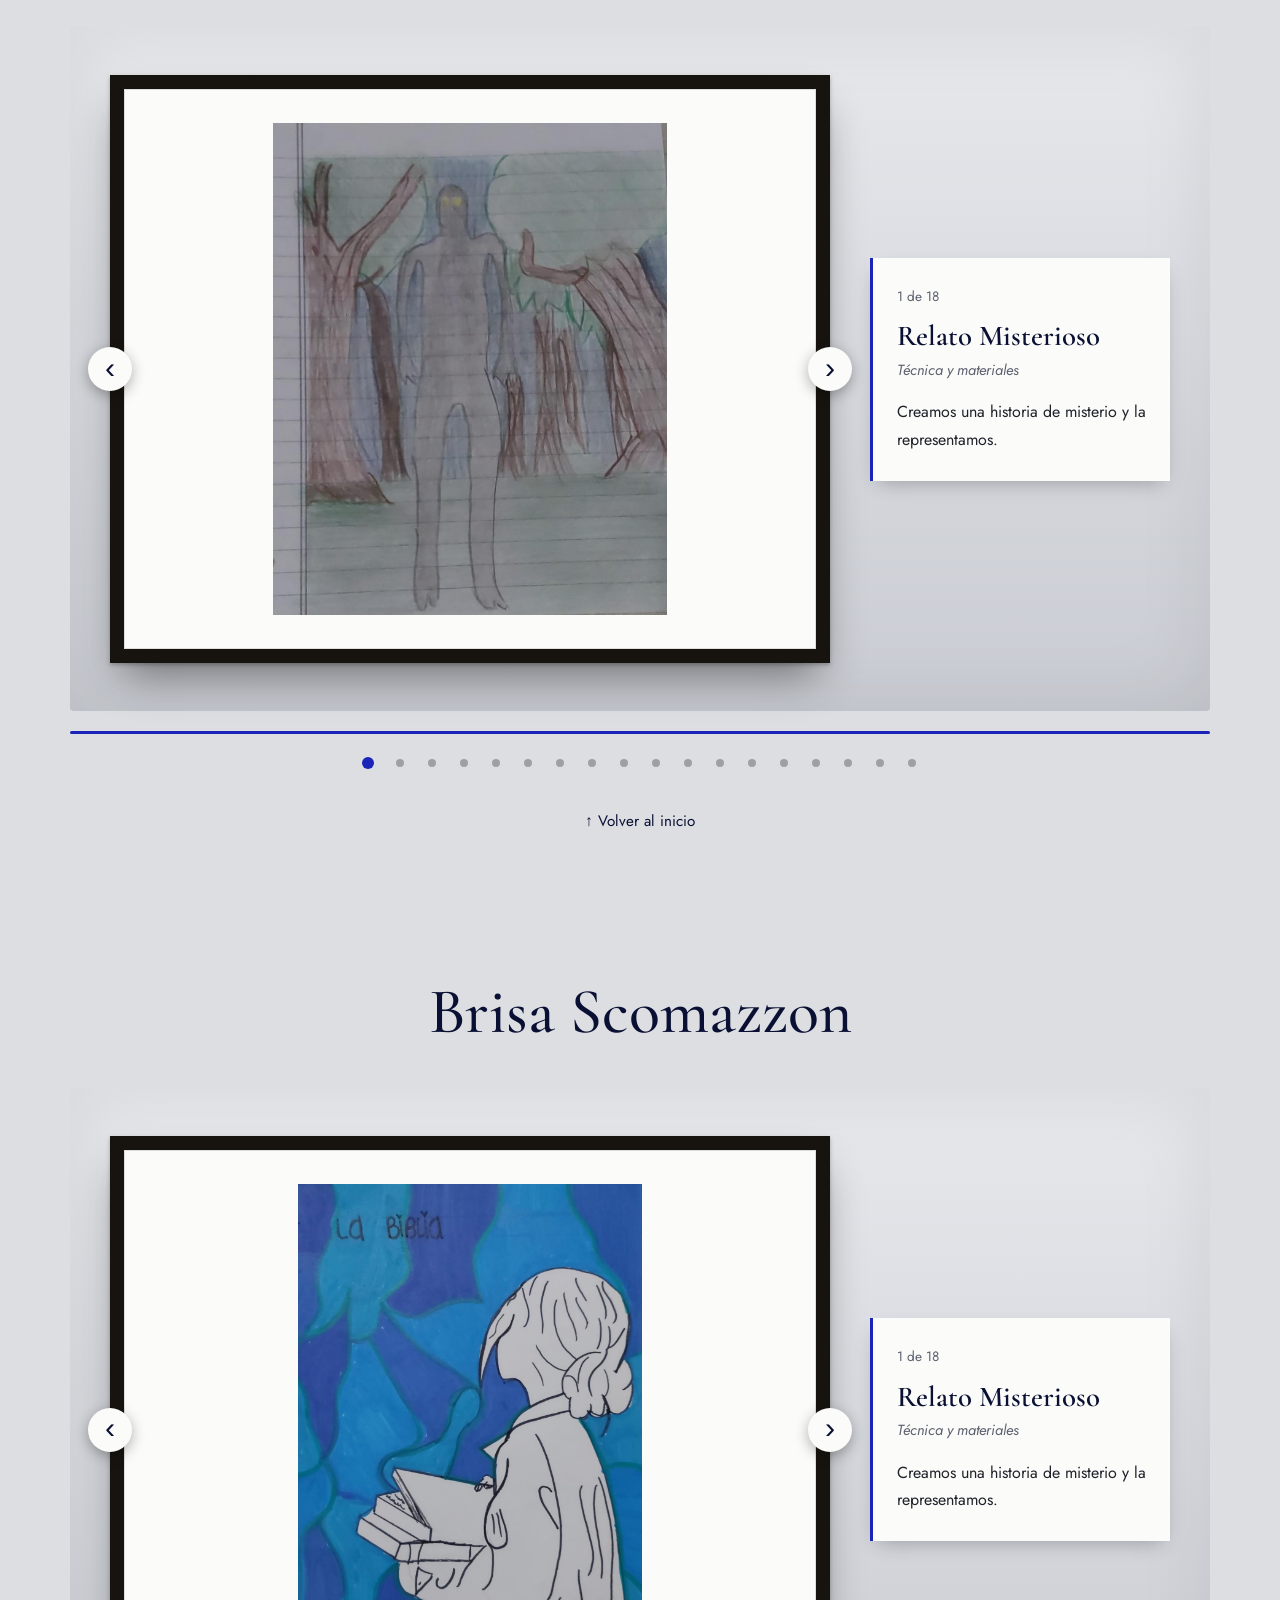
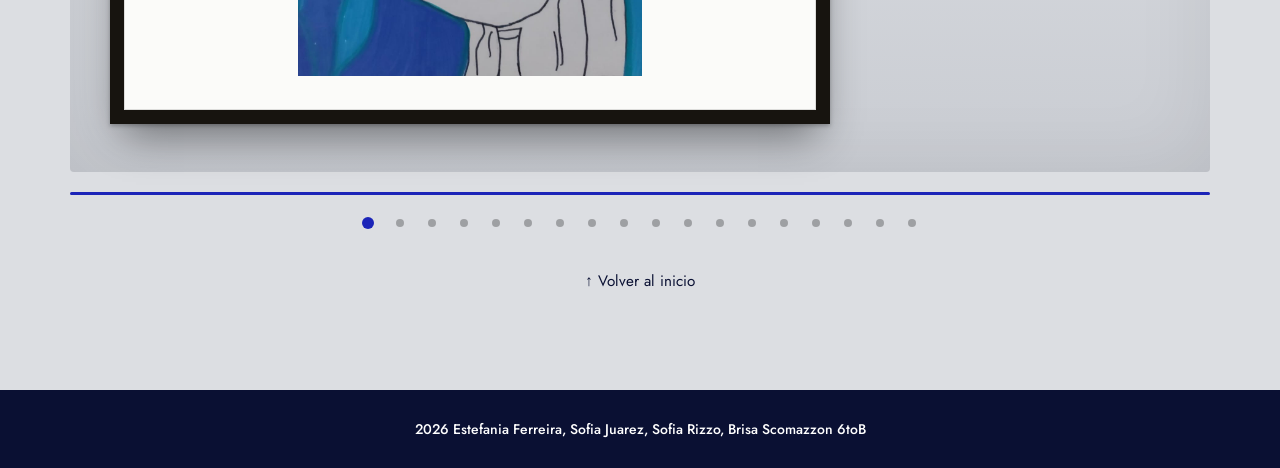
==== commit c56a1e04: "imgs" ====
--- a/index.html
+++ b/index.html
@@ -76,7 +76,8 @@
   },
   sofiajuarez: {
     cantidad: 18,
-    ruta: n => `imagenes/a2-${n}.jpg`,
+    omitir: [10],
+    ruta: n => `img/tp${n}sofiajuarez.jpeg`,
     obras: [
       { titulo: "Título de la obra 1", tecnica: "Técnica y materiales", texto: "Explicación de la obra 1." }
     ]
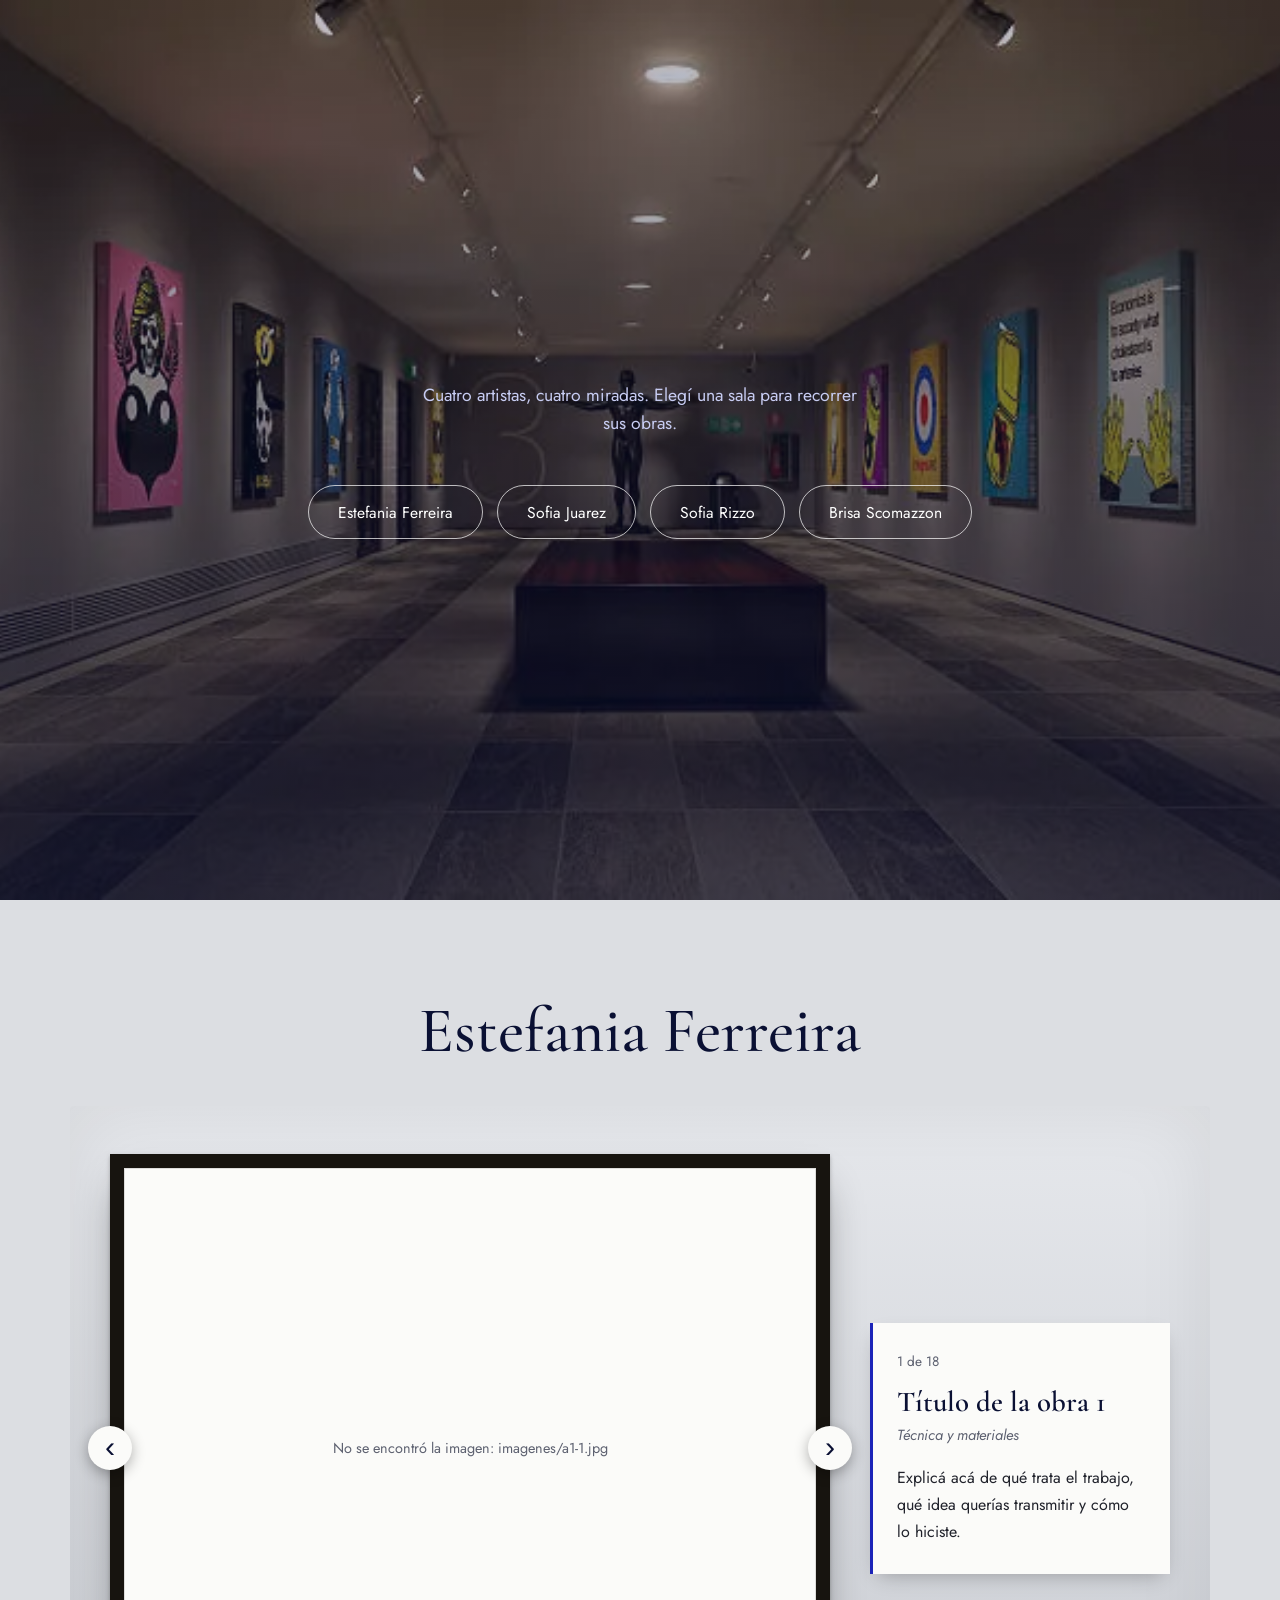
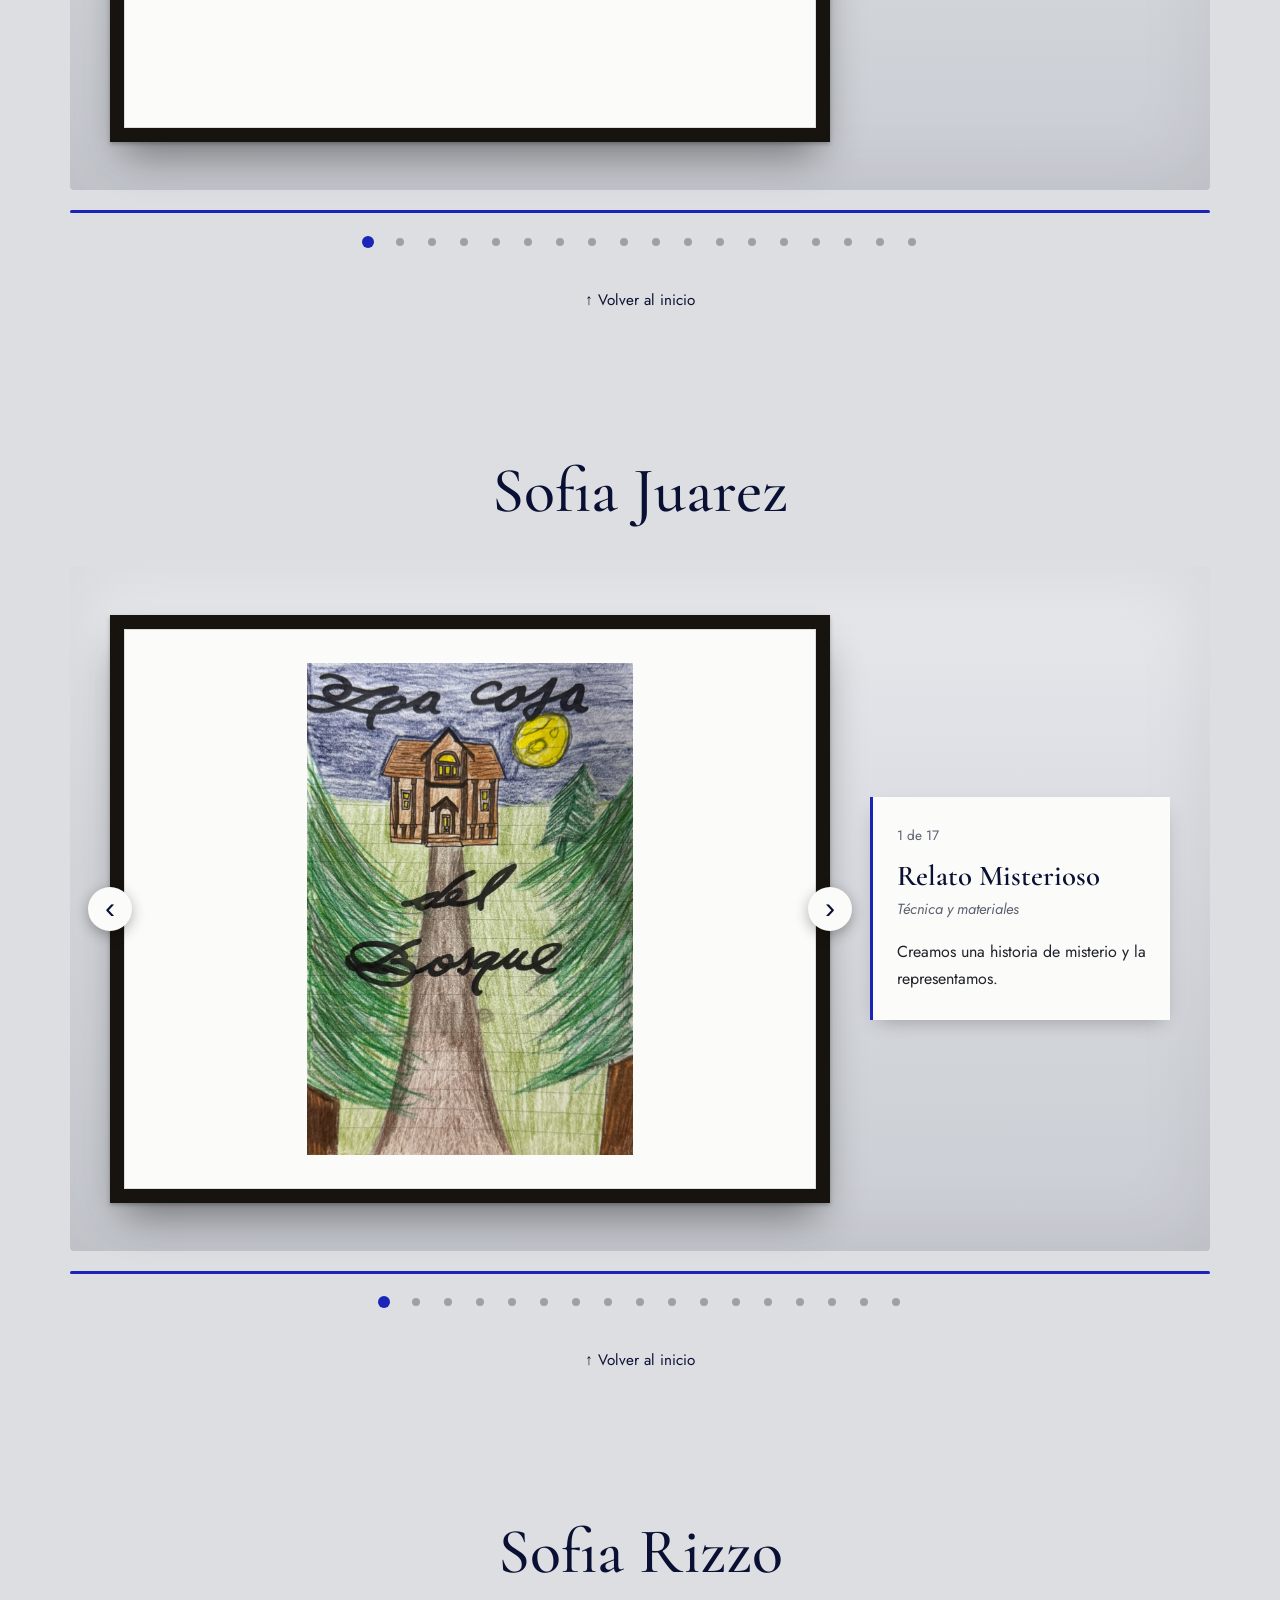
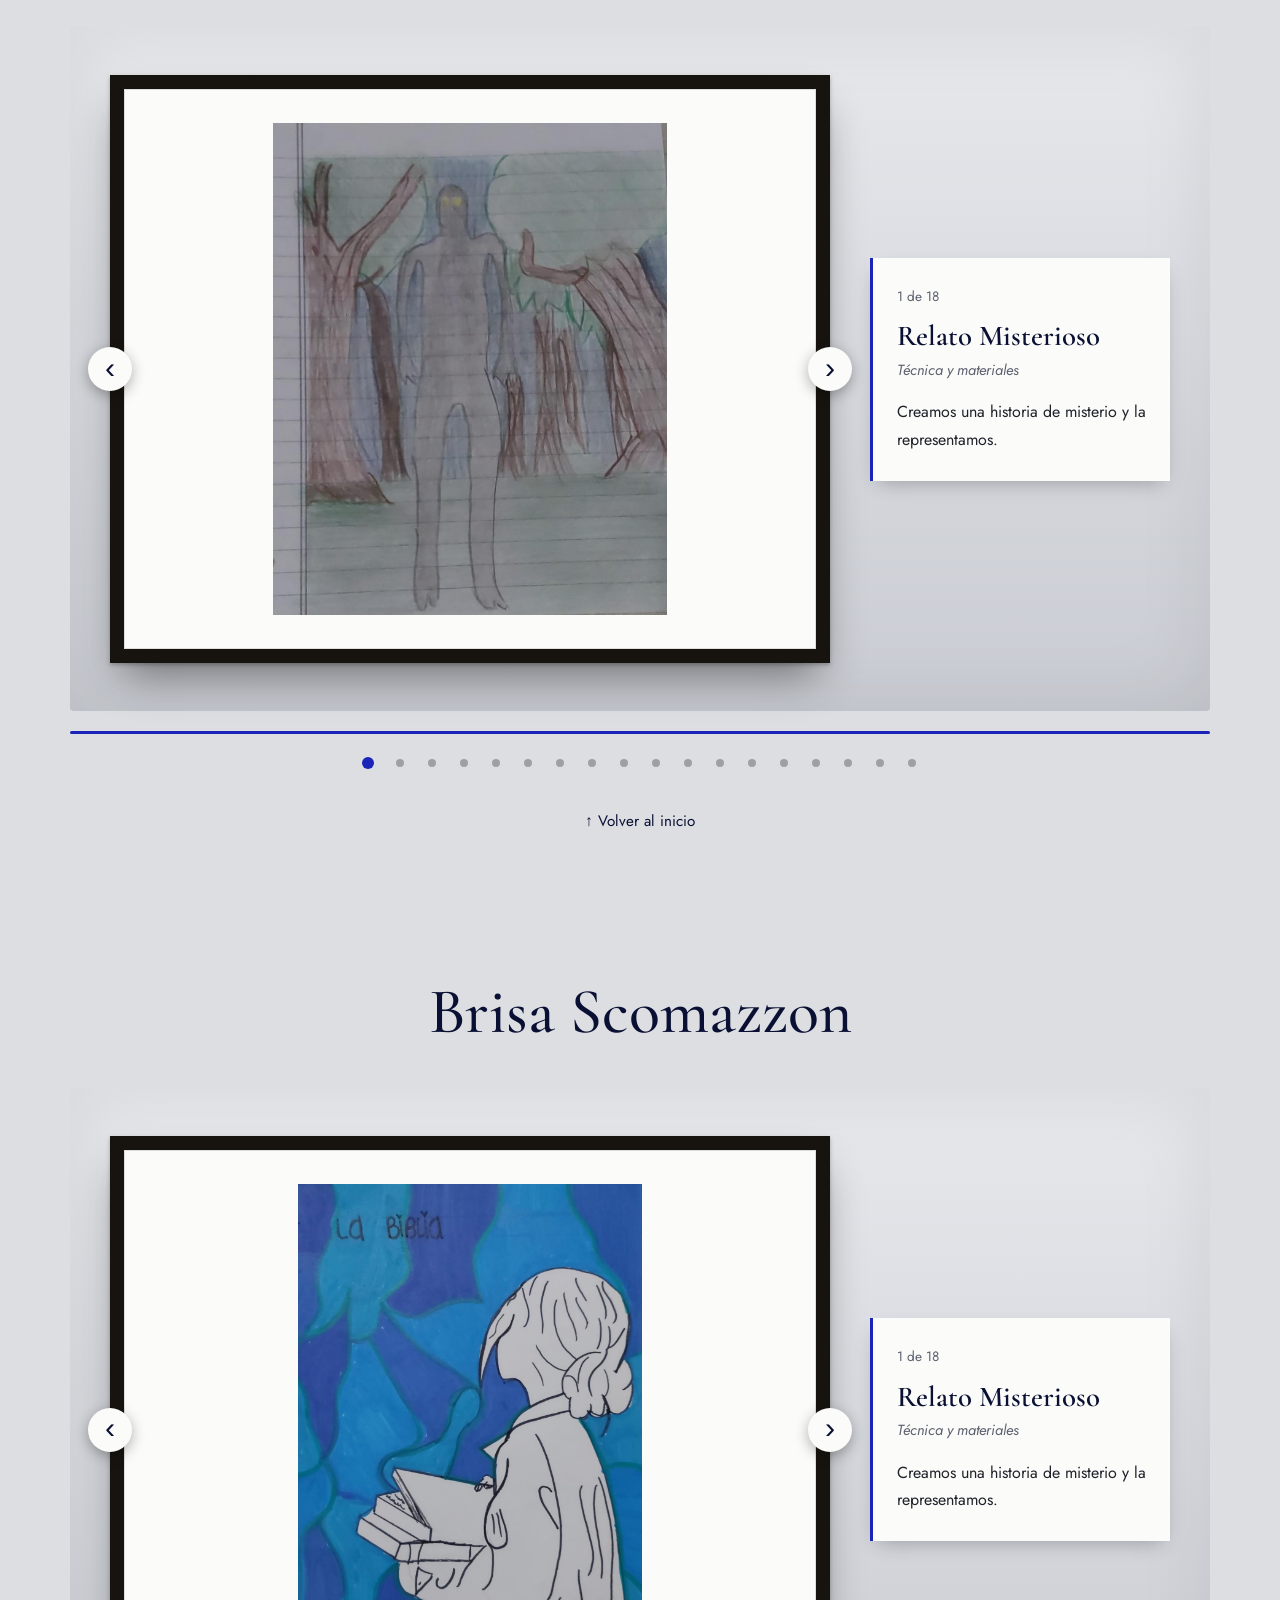
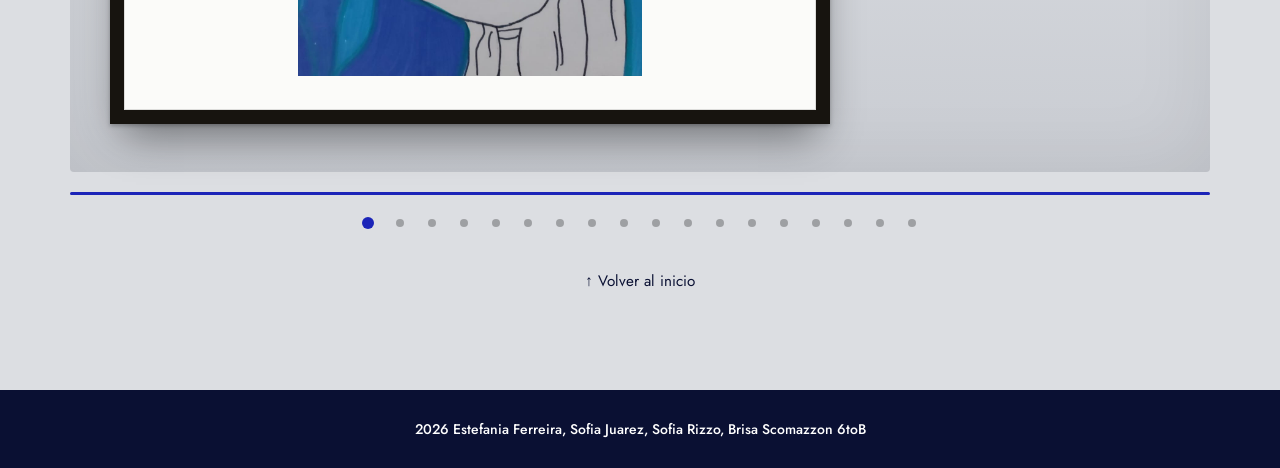
==== commit 6c8b1c36: "biwhdbvw" ====
--- a/index.html
+++ b/index.html
@@ -79,7 +79,24 @@
     omitir: [10],
     ruta: n => `img/tp${n}sofiajuarez.jpeg`,
     obras: [
-      { titulo: "Título de la obra 1", tecnica: "Técnica y materiales", texto: "Explicación de la obra 1." }
+    { titulo: "Relato Misterioso", tecnica: "Técnica y materiales", texto: "Creamos una historia de misterio y la representamos." },
+    { titulo: "Espacio Plastico y Conceptual", tecnica: "Técnica y materiales", texto: "Debido al 24 de Marzo \"Dia de la Memoria, Verdad y la Justicia\" creamos una obra representativa ." },
+    { titulo: "El Formato y El Soporte", tecnica: "Técnica y materiales", texto: "Recordamos mediante esta obra a los Soldados de las Malvinas." },
+    { titulo: "Tipo de Encuadre", tecnica: "Técnica y materiales", texto: "Creamos una obra para concientizar sobre la importancia del reciclado." },
+    { titulo: "Puntos de Vista", tecnica: "Técnica y materiales", texto: "Creamos un edificio con perspectiva, donde lo decoramos a nuestro gusto." },
+    { titulo: "Soportes", tecnica: "Técnica y materiales", texto: "Creamos una idea sobre como nos gustaria crear una pagina web de arte." },
+    { titulo: "Desarrollo de Colores", tecnica: "Técnica y materiales", texto: "Creamos una Huella Digital con gamas, dentro escribimos un verso de una cancion elegida, en este caso \"Loco tu Forma de Ser\"de Los Autenticos Decadentes." },
+    { titulo: "Gamas Cromaticas", tecnica: "Técnica y materiales", texto: "En base a la cancion elegida anteriormente la representamos con gamas cromaticas." },
+    { titulo: "Colores Complementarios", tecnica: "Técnica y materiales", texto: "Elegimos una metafora y la representamos." },
+    { titulo: "Complementarios Adyacentes", tecnica: "Técnica y materiales", texto: "Dibujo libre ." },
+    { titulo: "Gamas mas Acromaticas", tecnica: "Técnica y materiales", texto: "Recreamos la obra \"La Ciudad Knopp\" del artista argentino Luis Fernando Benedit." },
+    { titulo: "Monocromia", tecnica: "Técnica y materiales", texto: "Explicación de la obra 12." },
+    { titulo: "Acromaticos y Valores", tecnica: "Técnica y materiales", texto: "Replica de la obra \"Riachuelo\" del pintor argentino Benito Quinquela Martin." },
+    { titulo: "Indicadores de Espacios", tecnica: "Técnica y materiales", texto: "Con los elementos pedidos, creamos una obra donde se refleja la percepción del espacio." },
+    { titulo: "Vanguardias", tecnica: "Técnica y materiales", texto: "Vanguardias, replicamos obra del artista elegido, en este caso Pablo Picasso." },
+    { titulo: "Color y Valor", tecnica: "Técnica y materiales", texto: "Representamos como creemos que sera el futuro." },
+    { titulo: "Pop Art", tecnica: "Técnica y materiales", texto: "Recreamos la famosa pintura de Andy Warhol sobre Marilyn Monroe." },
+    { titulo: "Imagen y Contexto", tecnica: "Técnica y materiales", texto: "Representacion de la historia \"el mounstro en mi cuarto\" de Miguel Angel Lopez." }
     ]
   },
   sofiarizzo: {
@@ -125,7 +142,7 @@
     { titulo: "Monocromia", tecnica: "Técnica y materiales", texto: "Explicación de la obra 12." },
     { titulo: "Acromaticos y Valores", tecnica: "Técnica y materiales", texto: "Replica de la obra \"Riachuelo\" del pintor argentino Benito Quinquela Martin." },
     { titulo: "Indicadores de Espacios", tecnica: "Técnica y materiales", texto: "Con los elementos pedidos, creamos una obra donde se refleja la percepción del espacio." },
-    { titulo: "Vanguardias", tecnica: "Técnica y materiales", texto: "Vanguardias, replicamos obra del artista elegido." },
+    { titulo: "Vanguardias", tecnica: "Técnica y materiales", texto: "Vanguardias, replicamos obra del artista elegido, en este caso Andy Warhol." },
     { titulo: "Color y Valor", tecnica: "Técnica y materiales", texto: "Representamos como creemos que sera el futuro." },
     { titulo: "Pop Art", tecnica: "Técnica y materiales", texto: "Recreamos la famosa pintura de Andy Warhol sobre Marilyn Monroe." },
     { titulo: "Imagen y Contexto", tecnica: "Técnica y materiales", texto: "Representacion de la historia \"el mounstro en mi cuarto\" de Miguel Angel Lopez." }
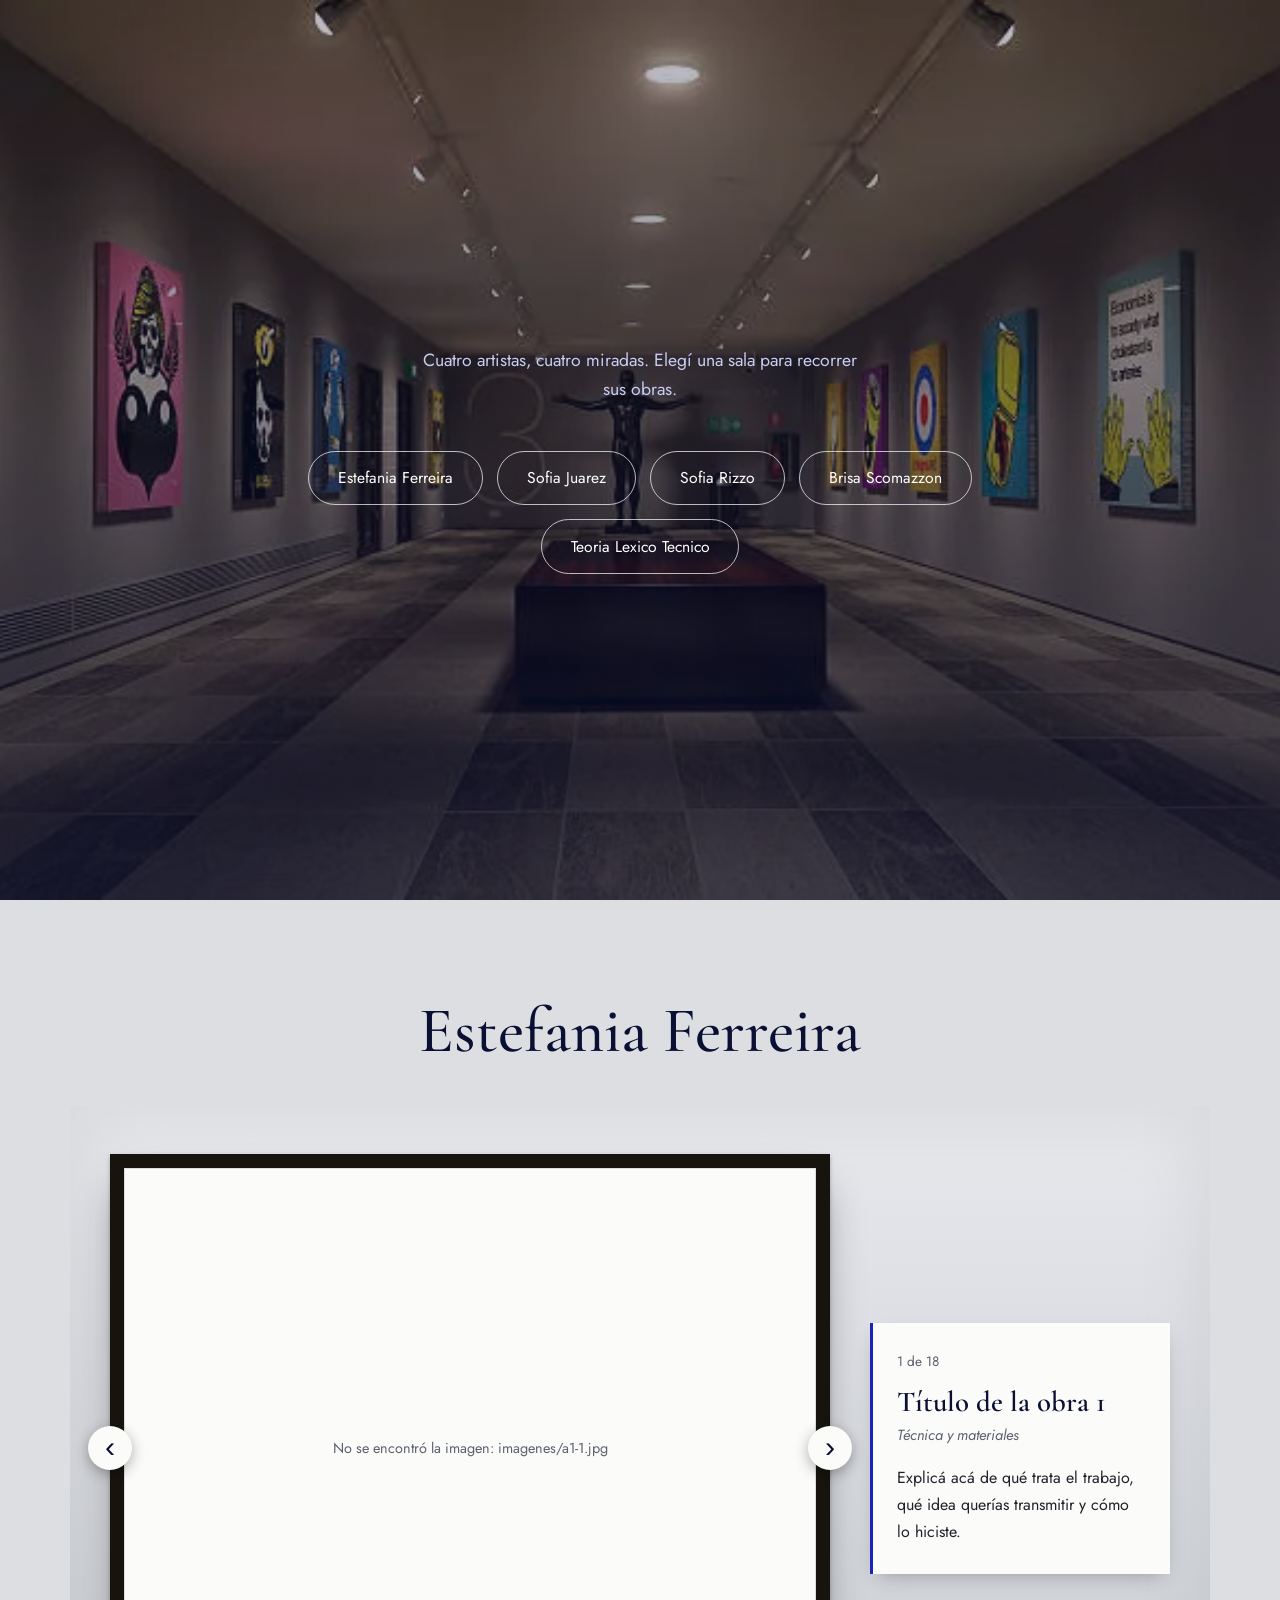
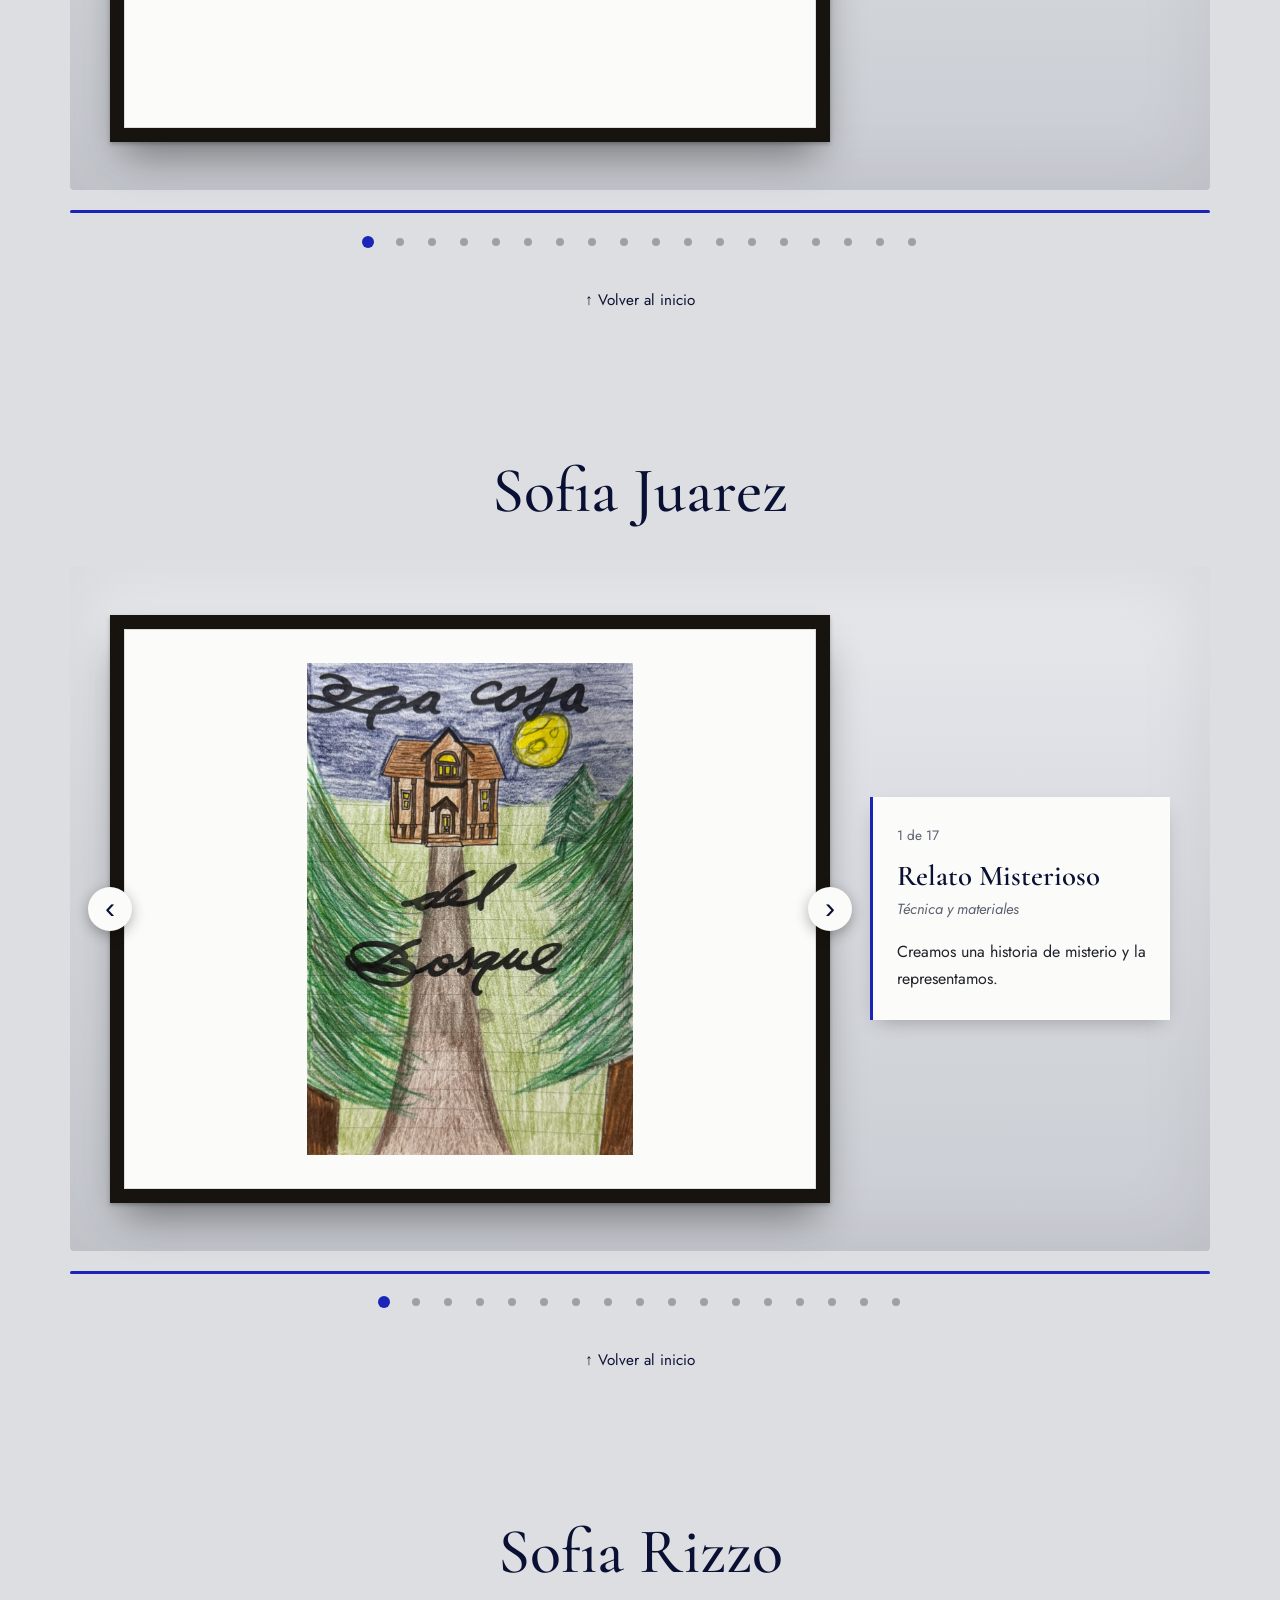
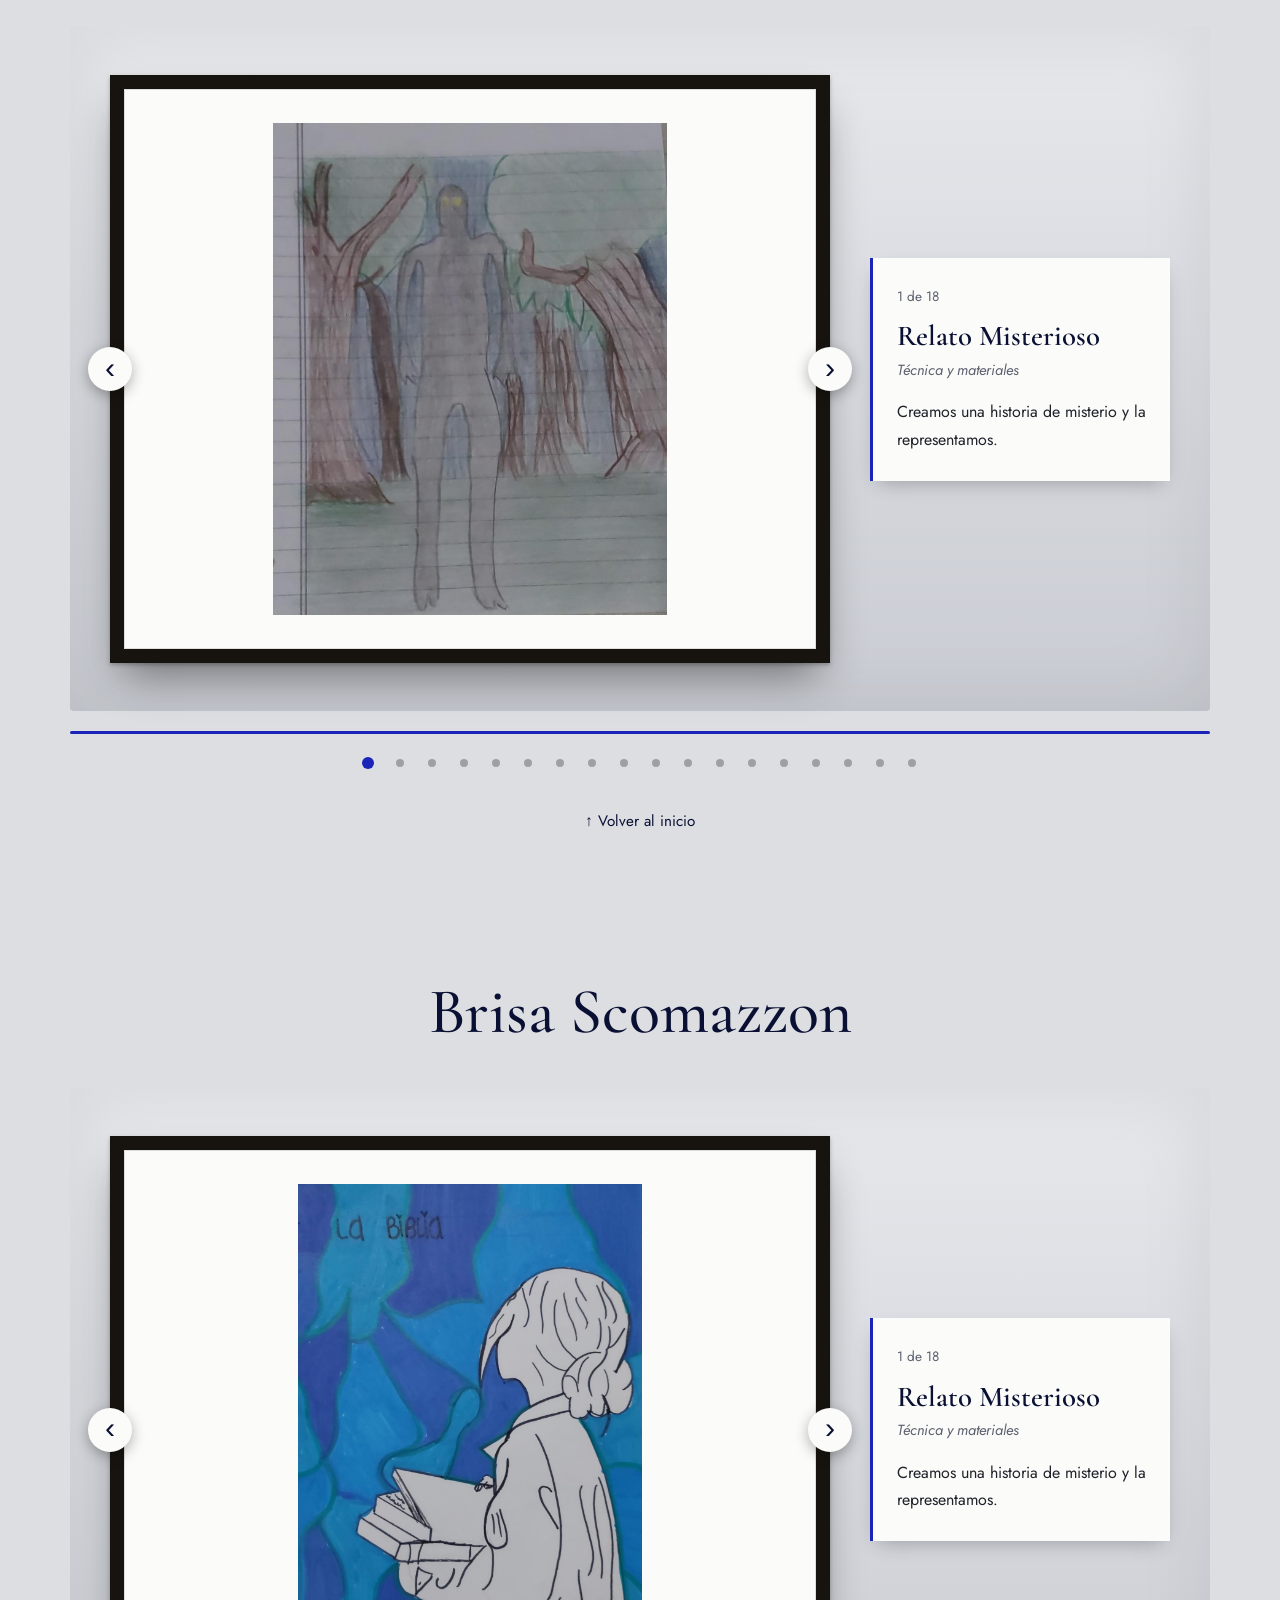
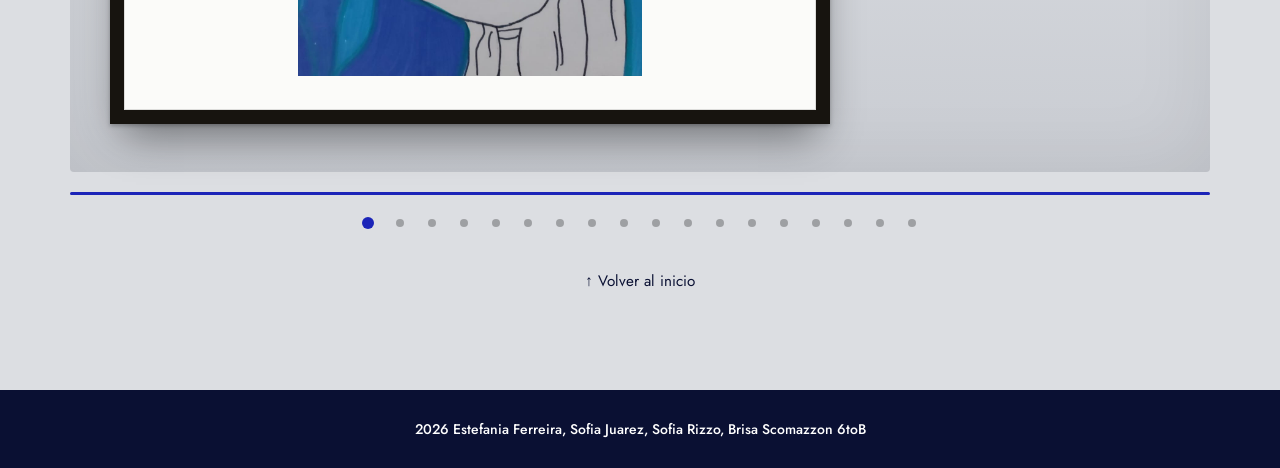
==== commit 41f66cfd: "teoria" ====
--- a/index.html
+++ b/index.html
@@ -20,6 +20,7 @@
       <a class="boton" href="#sofiajuarez">Sofia Juarez</a>
       <a class="boton" href="#sofiarizzo">Sofia Rizzo</a>
       <a class="boton" href="#brisascomazzon">Brisa Scomazzon</a>
+      <a href="teoria.html" class="boton">Teoria Lexico Tecnico</a>
     </nav>
   </header>
 
@@ -88,7 +89,6 @@
     { titulo: "Desarrollo de Colores", tecnica: "Técnica y materiales", texto: "Creamos una Huella Digital con gamas, dentro escribimos un verso de una cancion elegida, en este caso \"Loco tu Forma de Ser\"de Los Autenticos Decadentes." },
     { titulo: "Gamas Cromaticas", tecnica: "Técnica y materiales", texto: "En base a la cancion elegida anteriormente la representamos con gamas cromaticas." },
     { titulo: "Colores Complementarios", tecnica: "Técnica y materiales", texto: "Elegimos una metafora y la representamos." },
-    { titulo: "Complementarios Adyacentes", tecnica: "Técnica y materiales", texto: "Dibujo libre ." },
     { titulo: "Gamas mas Acromaticas", tecnica: "Técnica y materiales", texto: "Recreamos la obra \"La Ciudad Knopp\" del artista argentino Luis Fernando Benedit." },
     { titulo: "Monocromia", tecnica: "Técnica y materiales", texto: "Explicación de la obra 12." },
     { titulo: "Acromaticos y Valores", tecnica: "Técnica y materiales", texto: "Replica de la obra \"Riachuelo\" del pintor argentino Benito Quinquela Martin." },
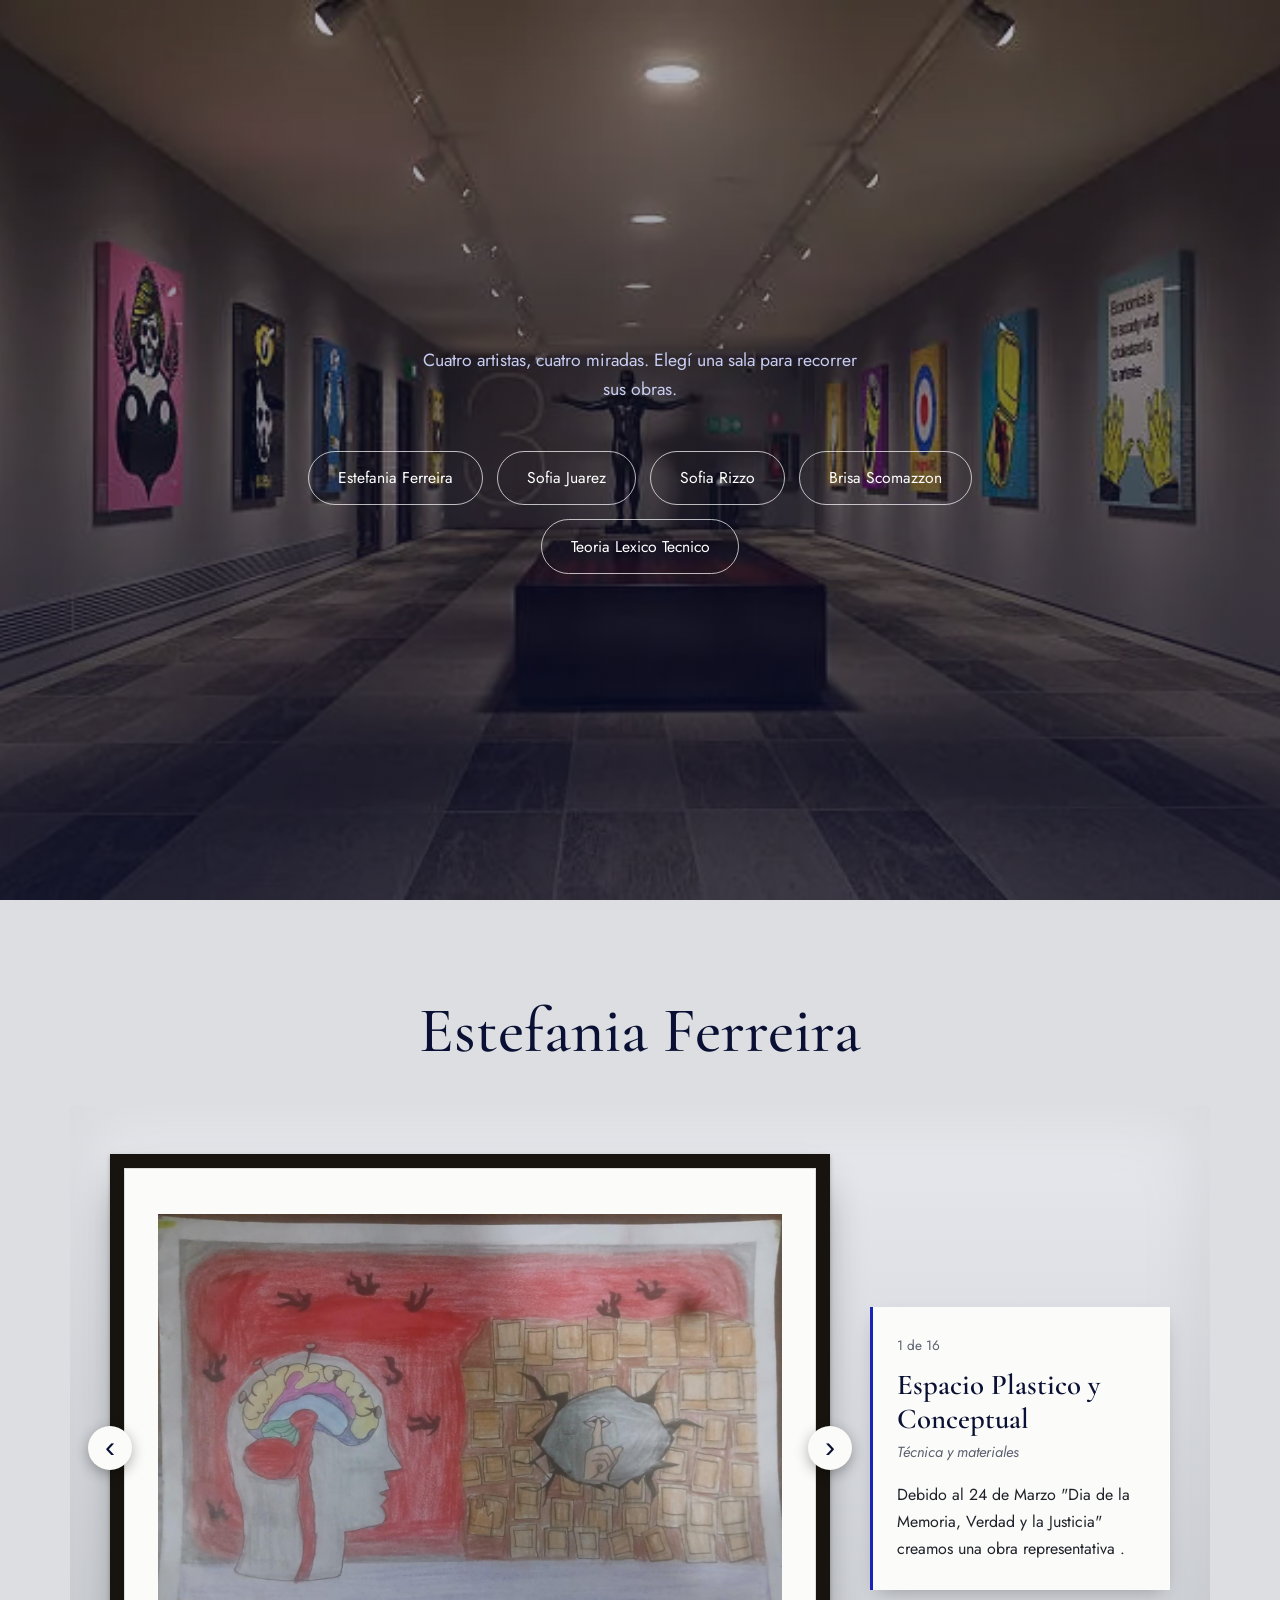
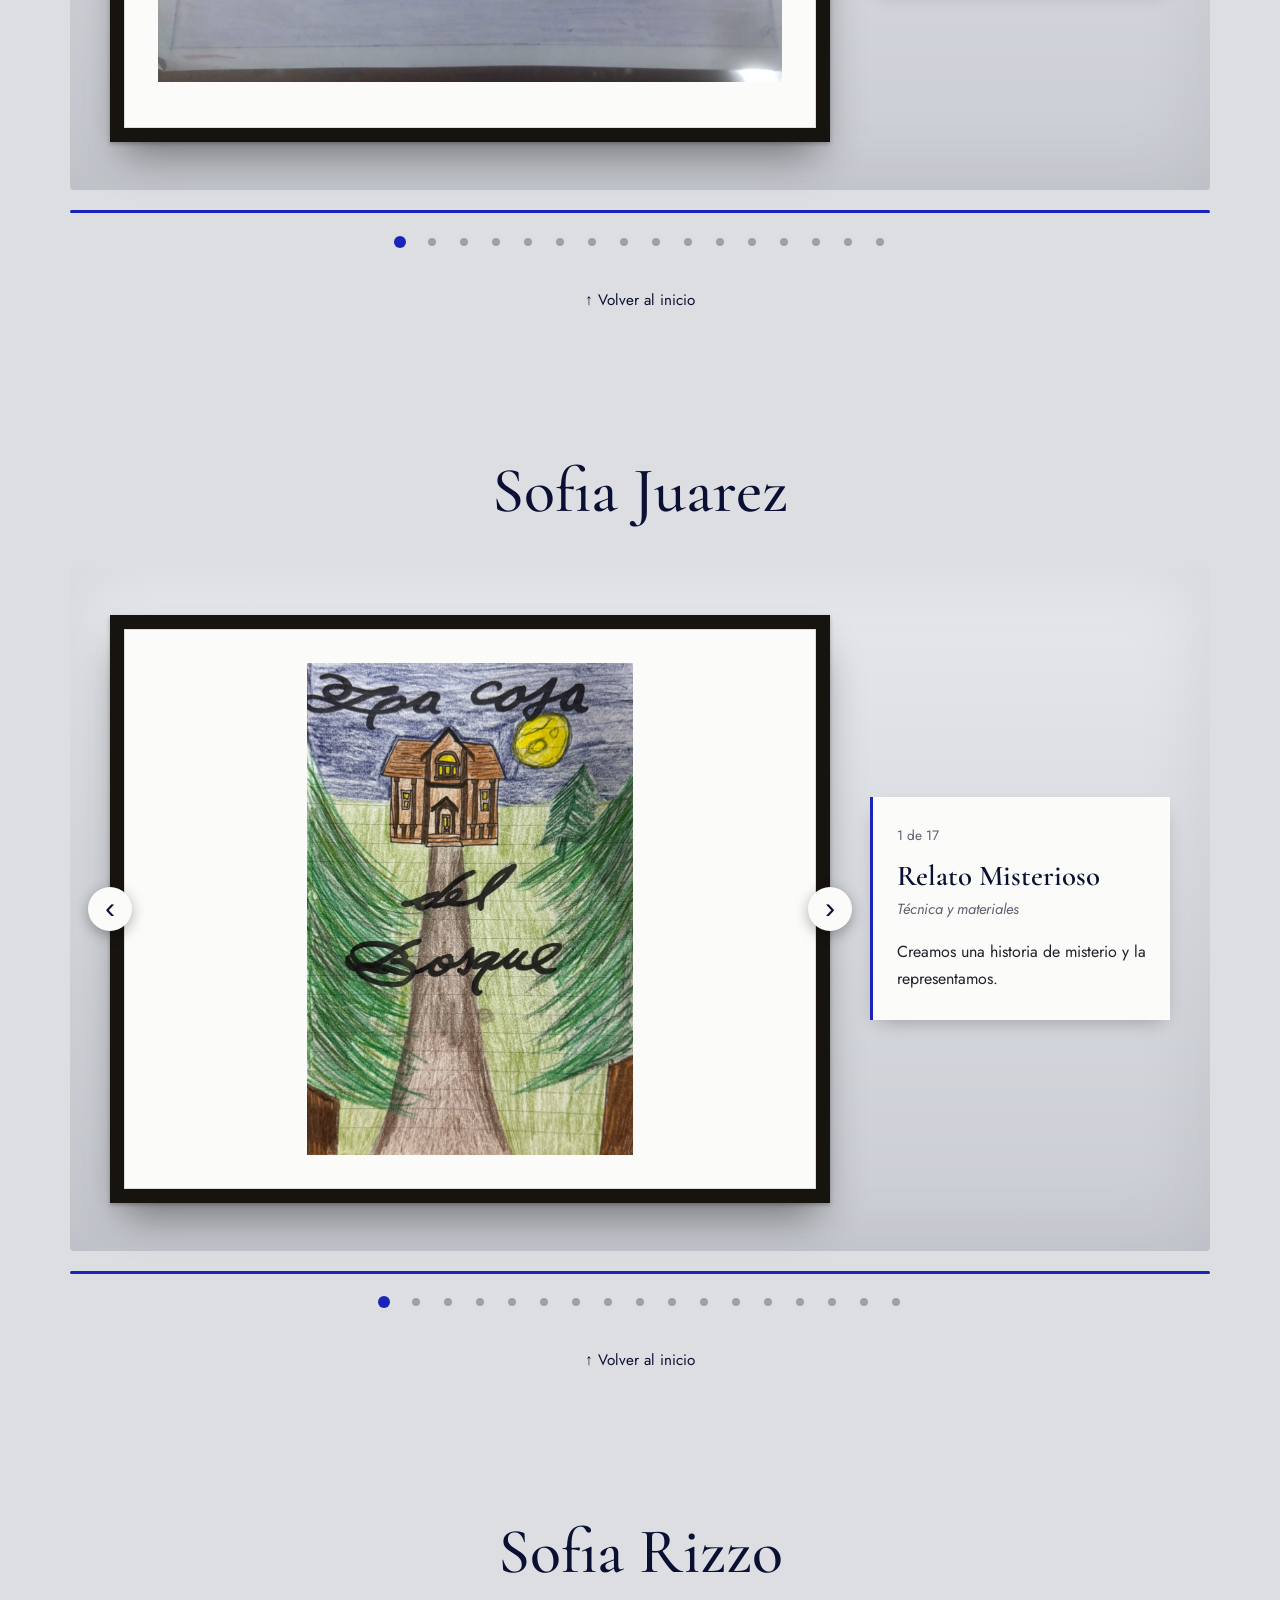
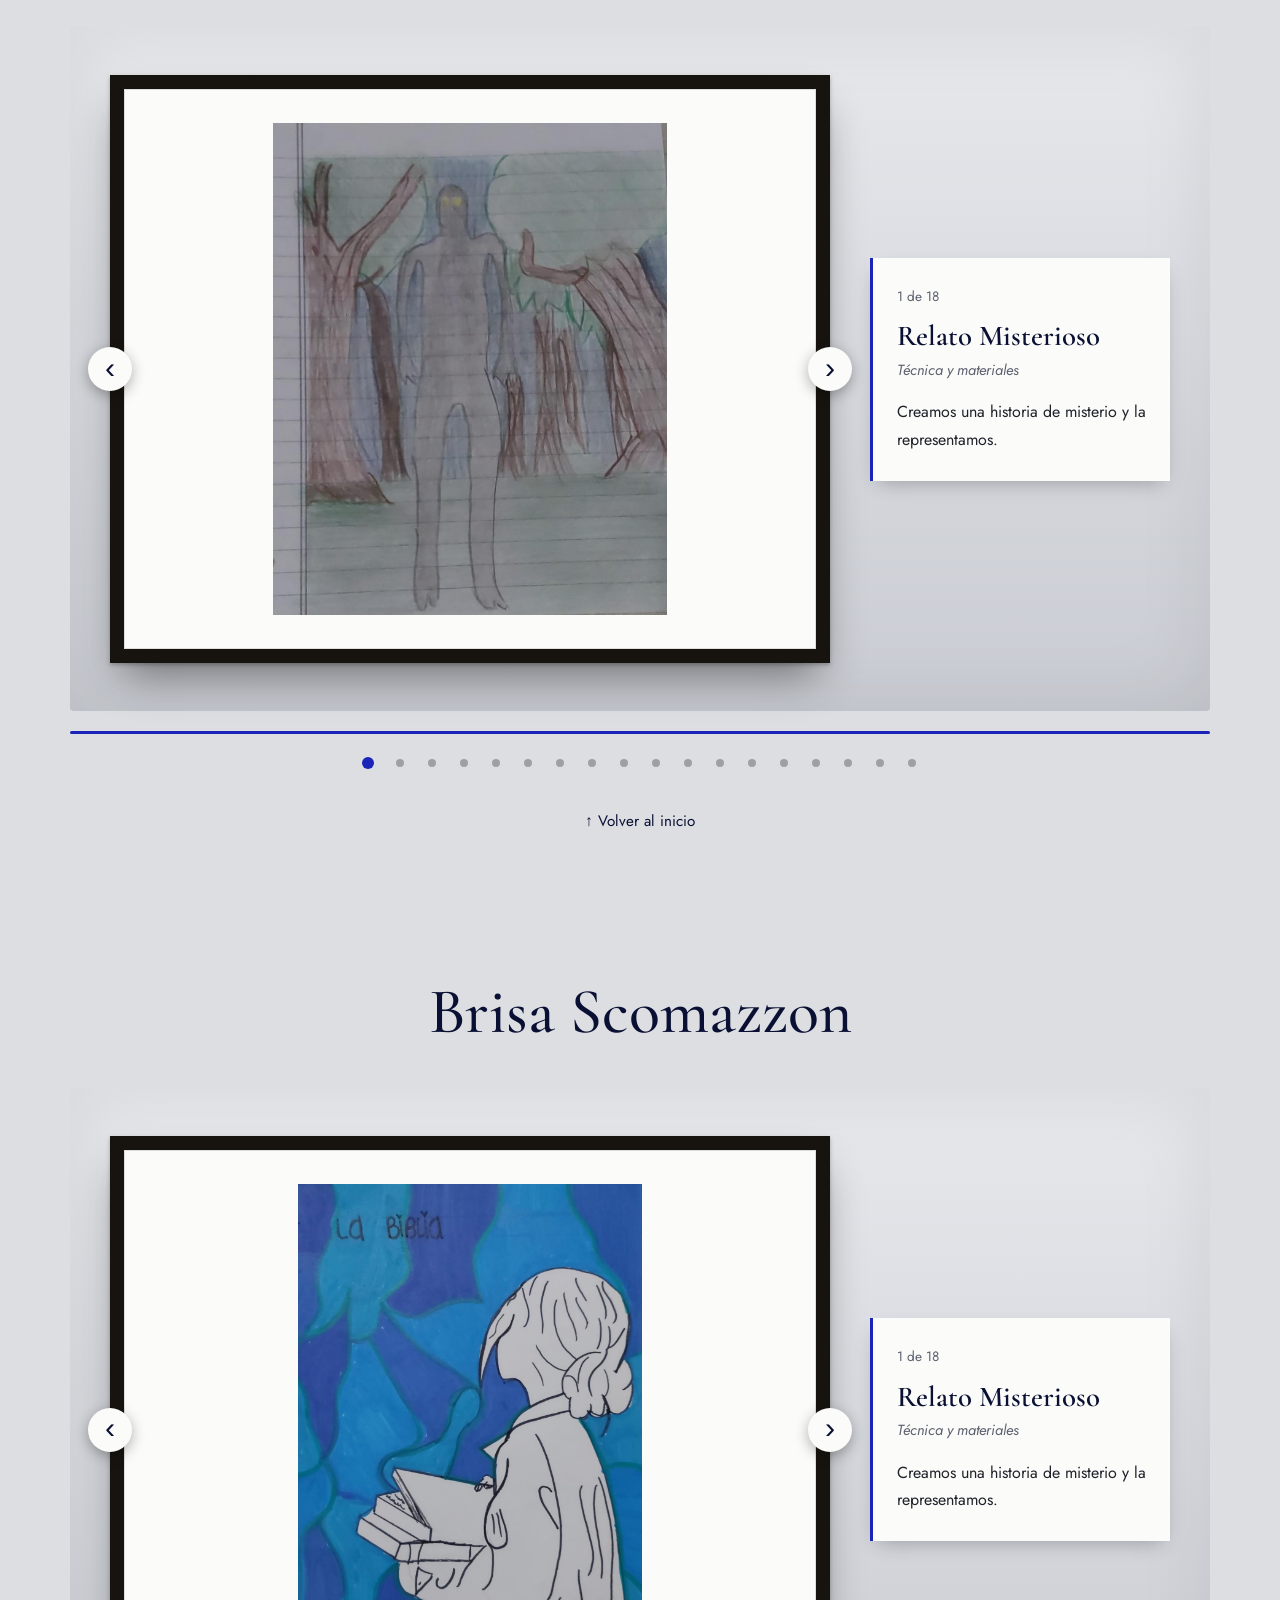
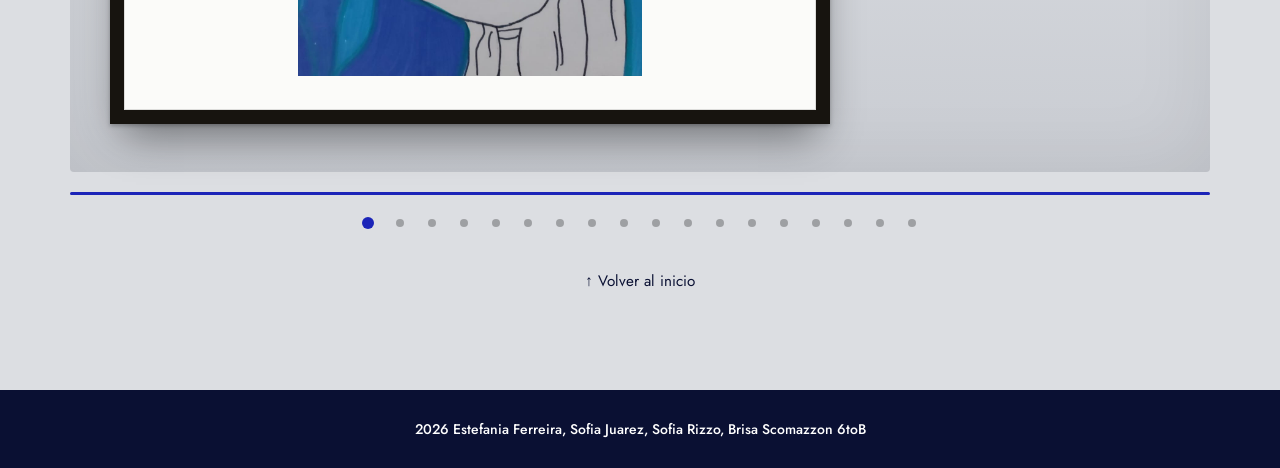
==== commit a6a03700: "trabajos de estefania" ====
--- a/index.html
+++ b/index.html
@@ -68,12 +68,26 @@
 const ARTISTAS = {
   estefaniaferreira: {
     cantidad: 18,
-    ruta: n => `imagenes/a1-${n}.jpg`,
+    omitir: [1,17],
+    ruta: n => `img/tp${n}estefania.jpeg`,
     obras: [
-      { titulo: "Título de la obra 1", tecnica: "Técnica y materiales", texto: "Explicá acá de qué trata el trabajo, qué idea querías transmitir y cómo lo hiciste." },
-      { titulo: "Título de la obra 2", tecnica: "Técnica y materiales", texto: "Explicación de la obra 2." }
-      // ...seguí agregando hasta la 18
+    { titulo: "Espacio Plastico y Conceptual", tecnica: "Técnica y materiales", texto: "Debido al 24 de Marzo \"Dia de la Memoria, Verdad y la Justicia\" creamos una obra representativa ." },
+    { titulo: "El Formato y El Soporte", tecnica: "Técnica y materiales", texto: "Recordamos mediante esta obra a los Soldados de las Malvinas." },
+    { titulo: "Tipo de Encuadre", tecnica: "Técnica y materiales", texto: "Creamos una obra para concientizar sobre la importancia del reciclado." },
+    { titulo: "Puntos de Vista", tecnica: "Técnica y materiales", texto: "Creamos un edificio con perspectiva, donde lo decoramos a nuestro gusto." },
+    { titulo: "Soportes", tecnica: "Técnica y materiales", texto: "Creamos una idea sobre como nos gustaria crear una pagina web de arte." },
+    { titulo: "Desarrollo de Colores", tecnica: "Técnica y materiales", texto: "Creamos una Huella Digital con gamas, dentro escribimos un verso de una cancion elegida, en este caso \"La Mentira\"de Luis Miguel." },
+    { titulo: "Gamas Cromaticas", tecnica: "Técnica y materiales", texto: "En base a la cancion elegida anteriormente la representamos con gamas cromaticas." },
+    { titulo: "Colores Complementarios", tecnica: "Técnica y materiales", texto: "Elegimos una metafora y la representamos." },
+    { titulo: "Gamas mas Acromaticas", tecnica: "Técnica y materiales", texto: "Recreamos la obra \"La Ciudad Knopp\" del artista argentino Luis Fernando Benedit." },
+    { titulo: "Monocromia", tecnica: "Técnica y materiales", texto: "Explicación de la obra 12." },
+    { titulo: "Acromaticos y Valores", tecnica: "Técnica y materiales", texto: "Replica de la obra \"Riachuelo\" del pintor argentino Benito Quinquela Martin." },
+    { titulo: "Indicadores de Espacios", tecnica: "Técnica y materiales", texto: "Con los elementos pedidos, creamos una obra donde se refleja la percepción del espacio." },
+    { titulo: "Vanguardias", tecnica: "Técnica y materiales", texto: "Vanguardias, replicamos obra del artista elegido, en este caso Salvador Dali." },
+    { titulo: "Color y Valor", tecnica: "Técnica y materiales", texto: "Representamos como creemos que sera el futuro." },
+    { titulo: "Imagen y Contexto", tecnica: "Técnica y materiales", texto: "Representacion de la historia \"el mounstro en mi cuarto\" de Miguel Angel Lopez." }
     ]
+    
   },
   sofiajuarez: {
     cantidad: 18,
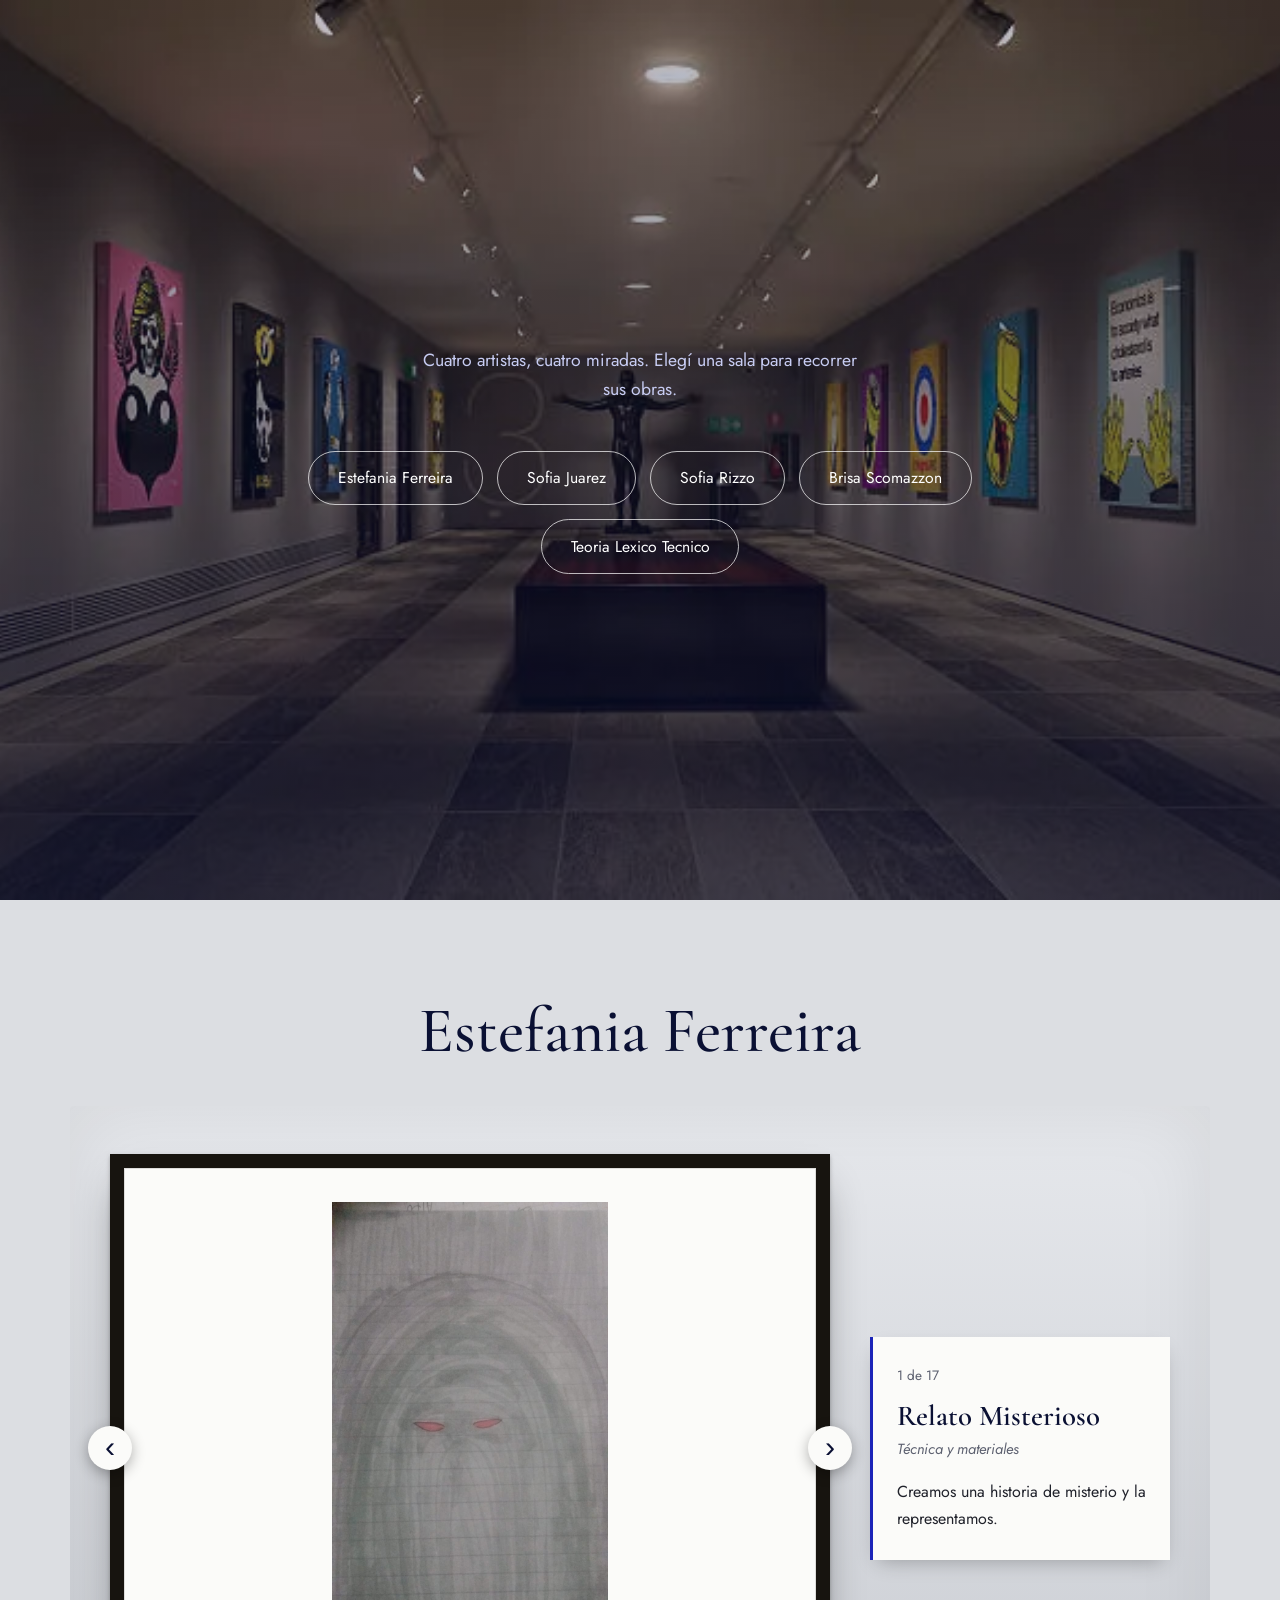
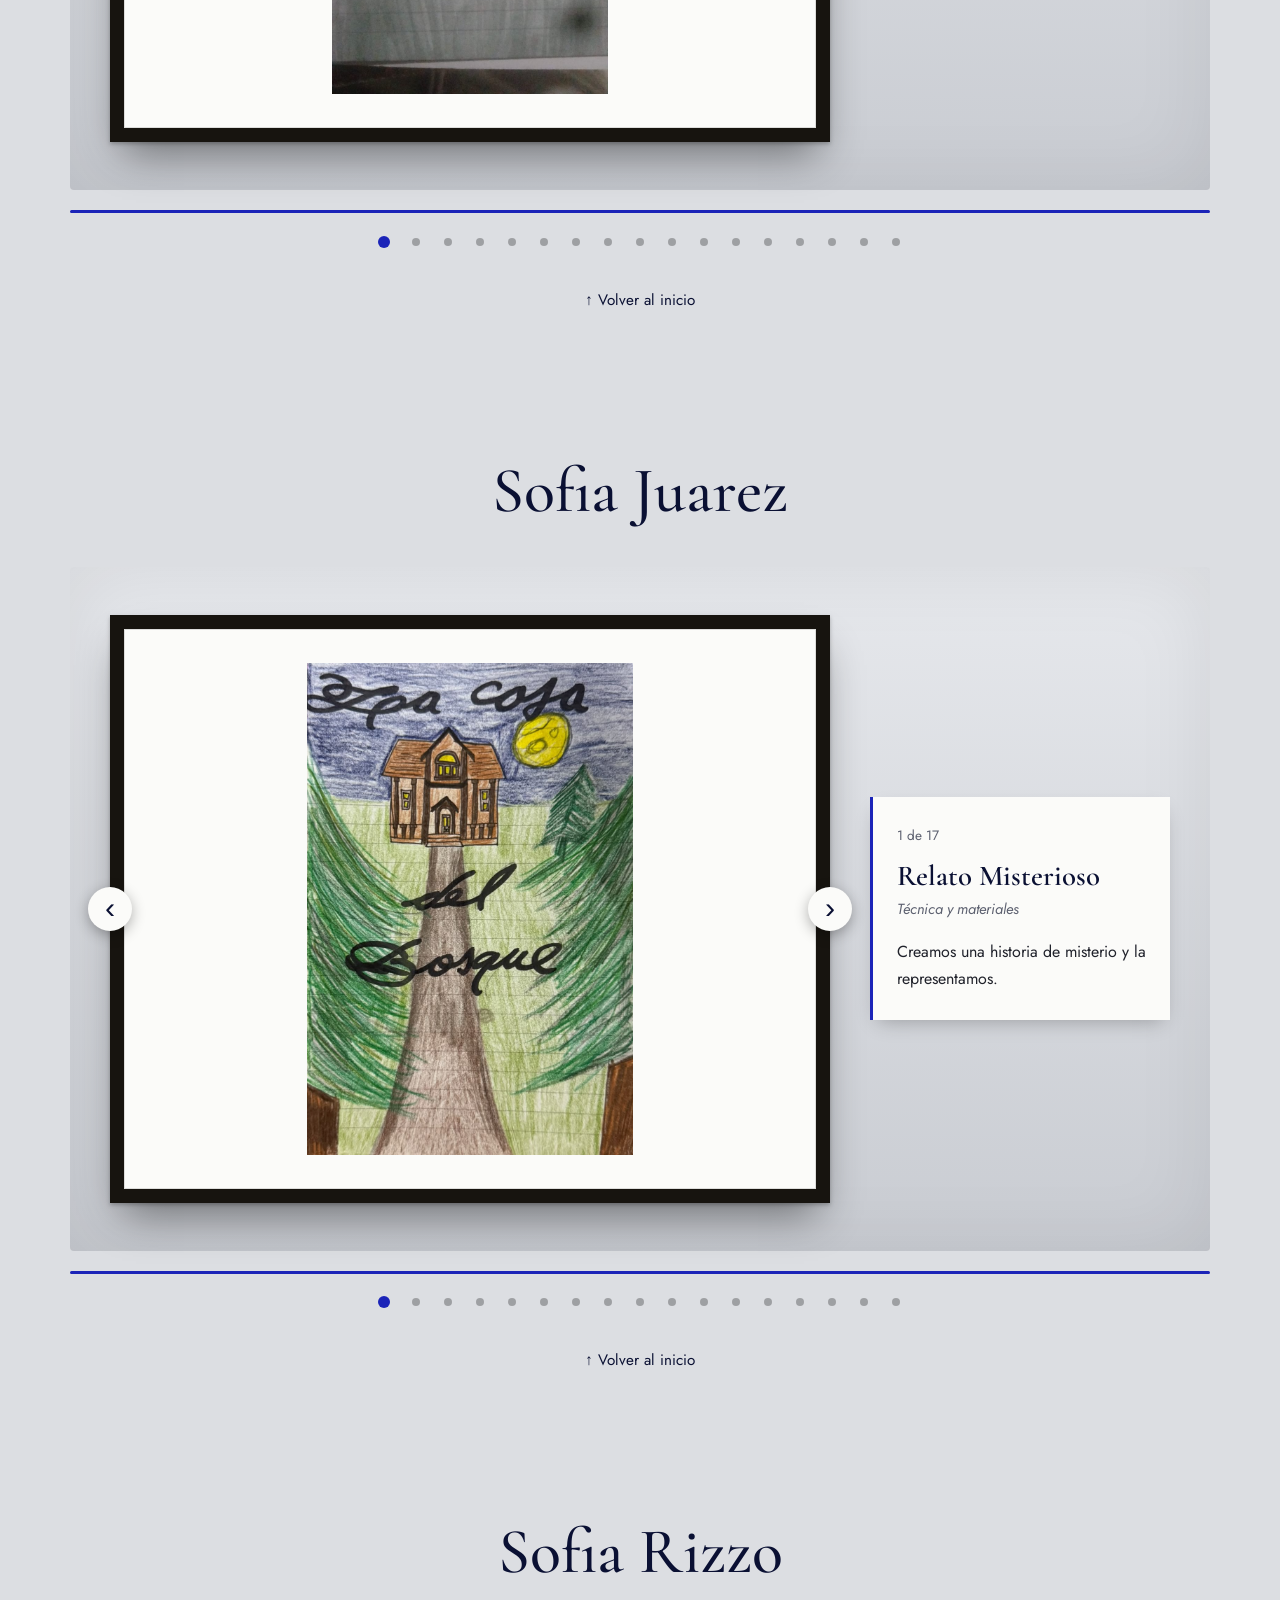
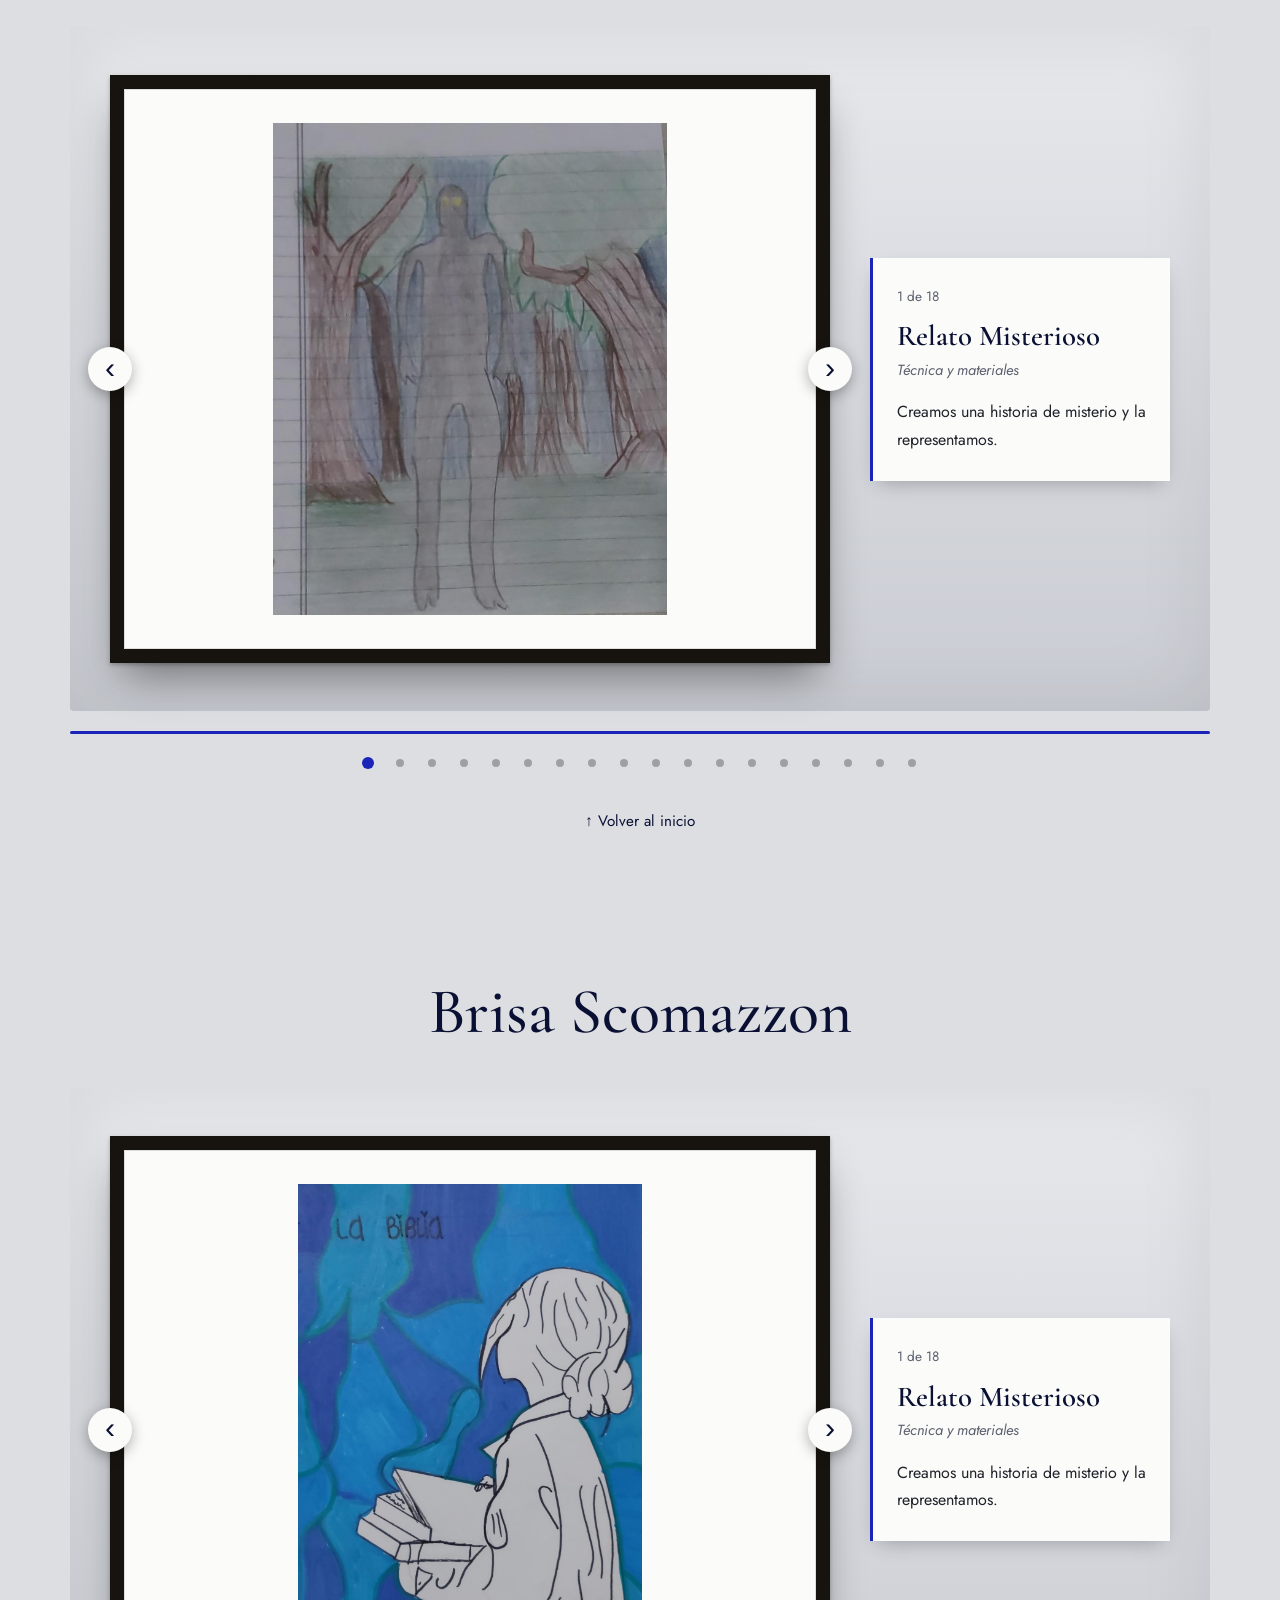
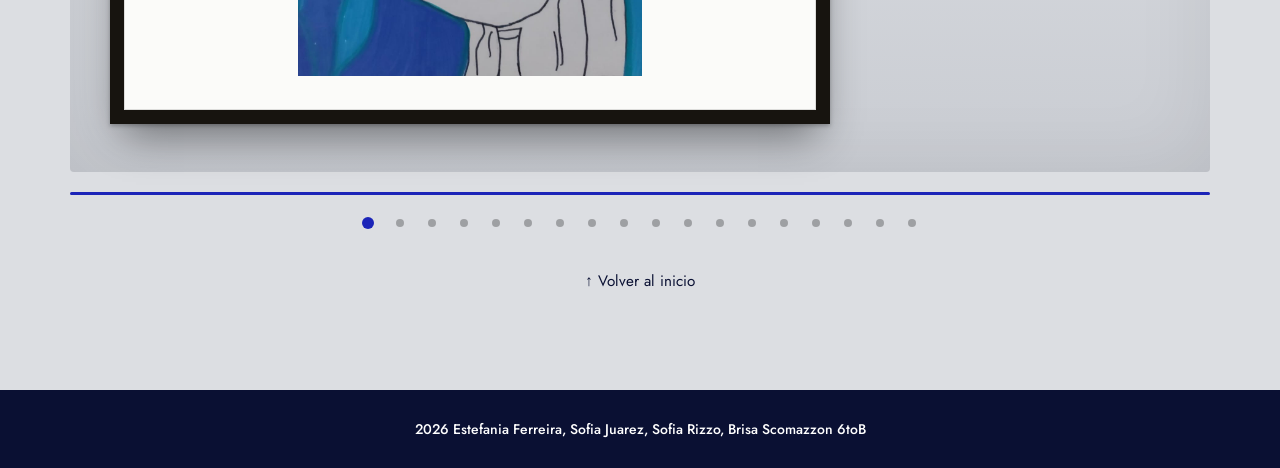
==== commit b23bfdbb: "edtrfyu" ====
--- a/index.html
+++ b/index.html
@@ -68,9 +68,10 @@
 const ARTISTAS = {
   estefaniaferreira: {
     cantidad: 18,
-    omitir: [1,17],
+    omitir: [17],
     ruta: n => `img/tp${n}estefania.jpeg`,
     obras: [
+    { titulo: "Relato Misterioso", tecnica: "Técnica y materiales", texto: "Creamos una historia de misterio y la representamos." },
     { titulo: "Espacio Plastico y Conceptual", tecnica: "Técnica y materiales", texto: "Debido al 24 de Marzo \"Dia de la Memoria, Verdad y la Justicia\" creamos una obra representativa ." },
     { titulo: "El Formato y El Soporte", tecnica: "Técnica y materiales", texto: "Recordamos mediante esta obra a los Soldados de las Malvinas." },
     { titulo: "Tipo de Encuadre", tecnica: "Técnica y materiales", texto: "Creamos una obra para concientizar sobre la importancia del reciclado." },
@@ -79,6 +80,7 @@
     { titulo: "Desarrollo de Colores", tecnica: "Técnica y materiales", texto: "Creamos una Huella Digital con gamas, dentro escribimos un verso de una cancion elegida, en este caso \"La Mentira\"de Luis Miguel." },
     { titulo: "Gamas Cromaticas", tecnica: "Técnica y materiales", texto: "En base a la cancion elegida anteriormente la representamos con gamas cromaticas." },
     { titulo: "Colores Complementarios", tecnica: "Técnica y materiales", texto: "Elegimos una metafora y la representamos." },
+    { titulo: "Complementarios Adyacentes", tecnica: "Técnica y materiales", texto: "Dibujo libre ." },
     { titulo: "Gamas mas Acromaticas", tecnica: "Técnica y materiales", texto: "Recreamos la obra \"La Ciudad Knopp\" del artista argentino Luis Fernando Benedit." },
     { titulo: "Monocromia", tecnica: "Técnica y materiales", texto: "Explicación de la obra 12." },
     { titulo: "Acromaticos y Valores", tecnica: "Técnica y materiales", texto: "Replica de la obra \"Riachuelo\" del pintor argentino Benito Quinquela Martin." },
